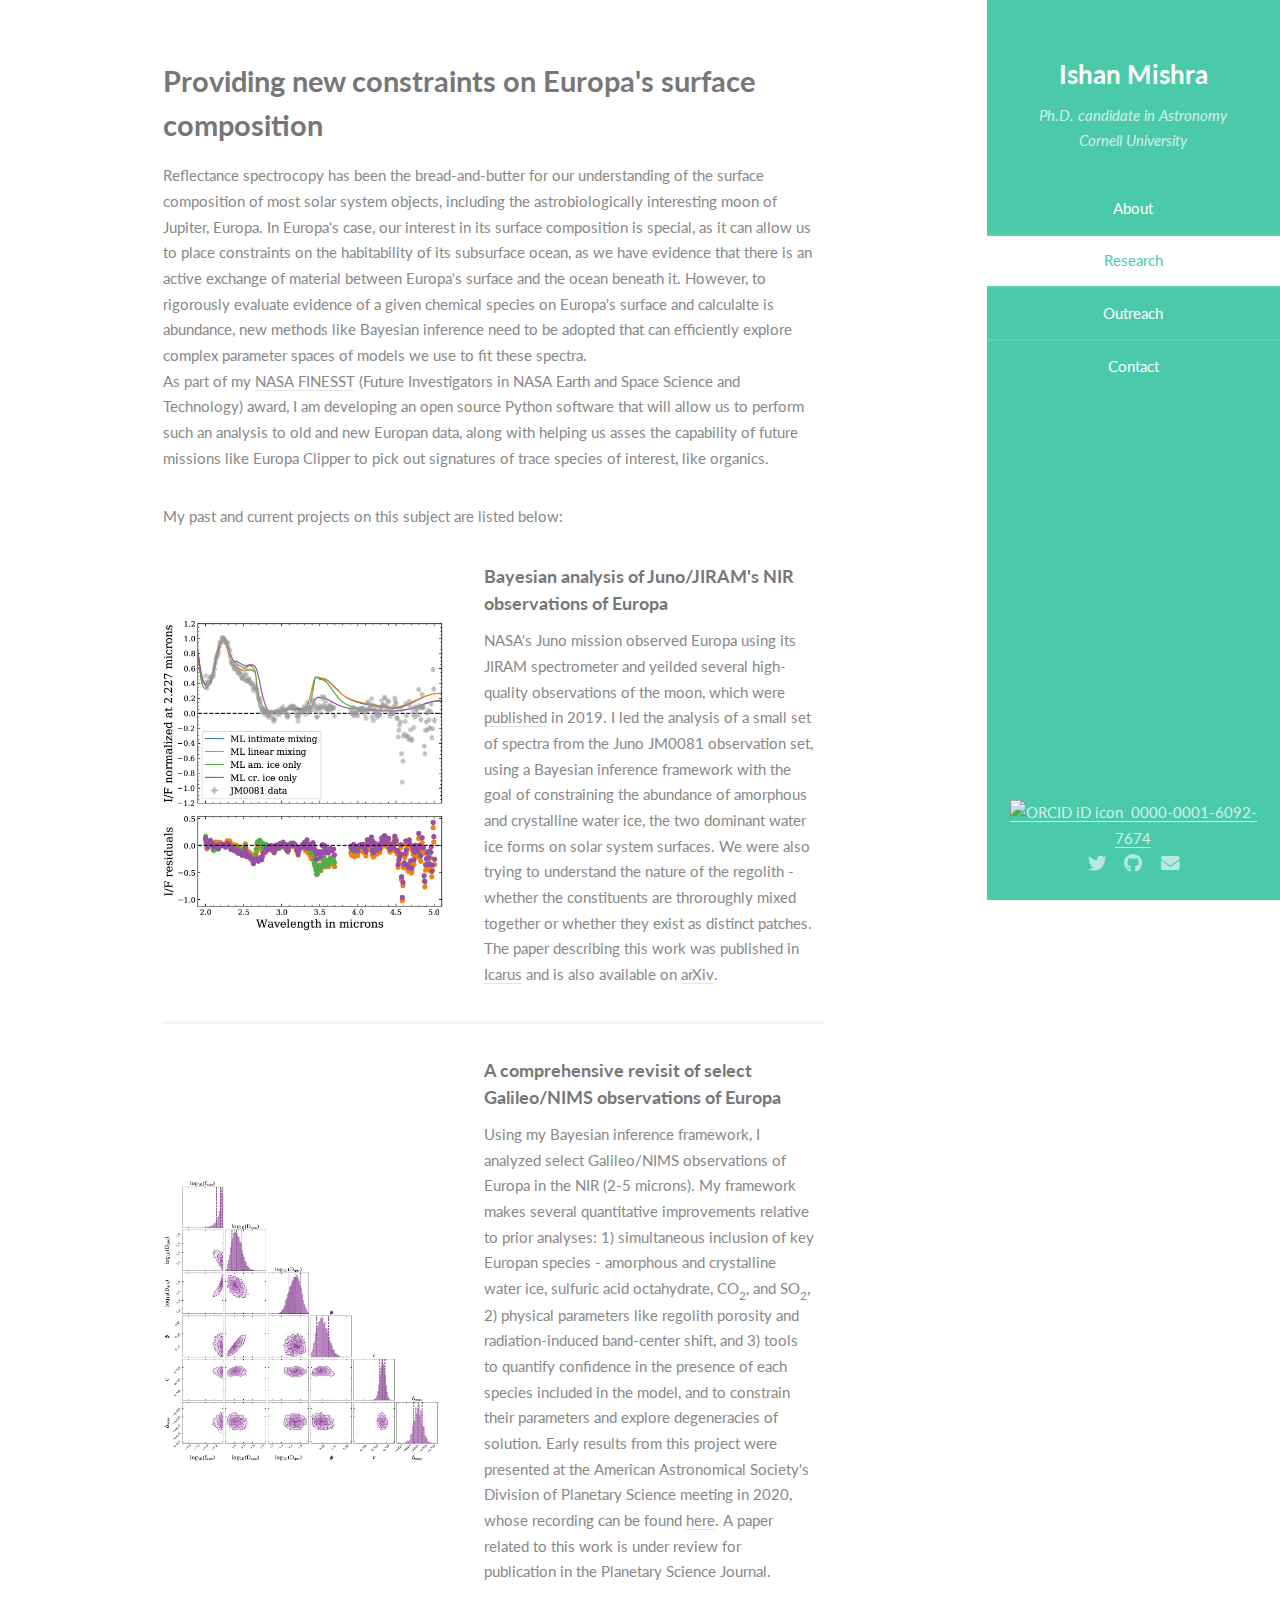
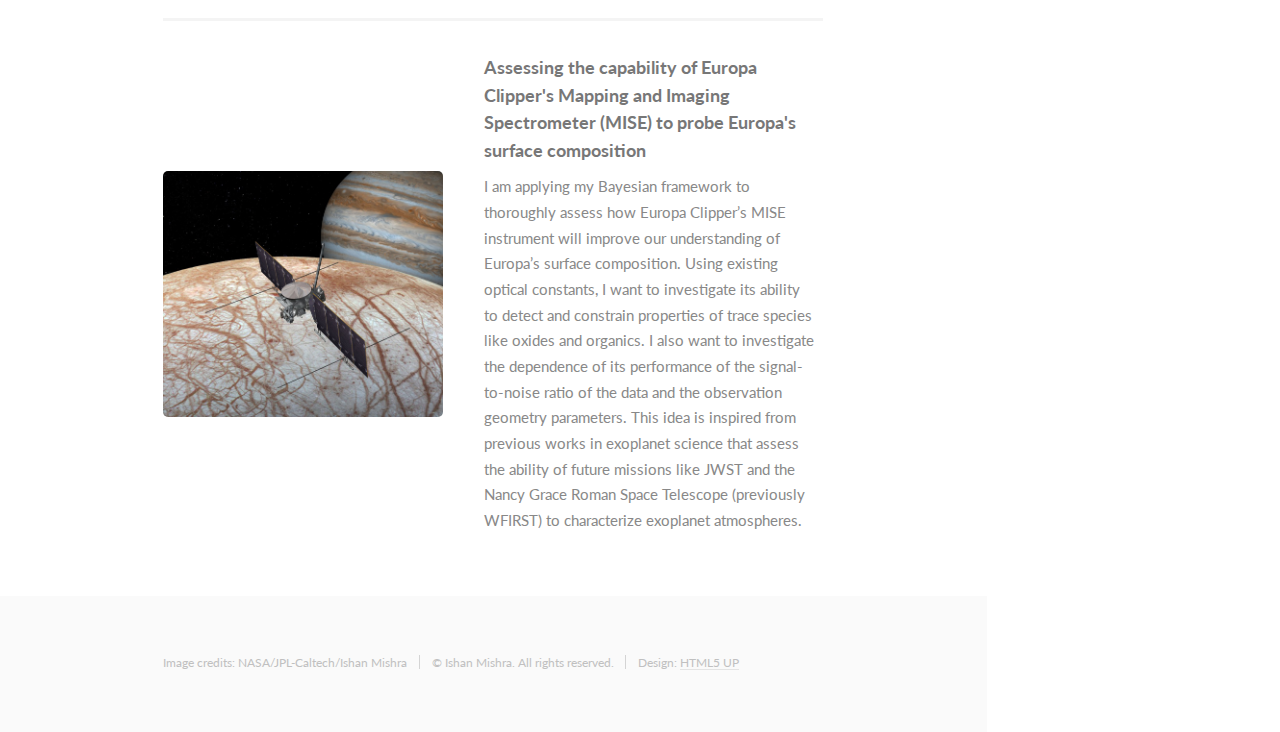
==== Europa.html @ 5d4f1618 "Initial commit" ====
<!DOCTYPE HTML>
<!--
	Read Only by HTML5 UP
	html5up.net | @ajlkn
	Free for personal and commercial use under the CCA 3.0 license (html5up.net/license)
-->
<html>
	<head>
		<title>Ishan Mishra</title>
		<meta charset="utf-8" />
		<meta name="viewport" content="width=device-width, initial-scale=1, user-scalable=no" />
		<link rel="stylesheet" href="assets/css/main.css" />
	</head>
	<body class="is-preload">

		<!-- Header -->
			<section id="header">
				<header>
					<span class="image avatar"><img src="images/potrait.jpg" style="margin:auto; width:125%; margin-left:-20px" alt="" /></span>
					<h1 id="logo"><a href="#">Ishan Mishra</a></h1>
					<p>Ph.D. candidate in Astronomy<br />
					Cornell University</p>
				</header>
				<nav id="nav">
					<ul>
						<li><a href="index.html">About</a></li>
						<li><a href="index.html" class="active">Research</a></li>
						<li><a href="index.html">Outreach</a></li>
						<li><a href="index.html">Contact</a></li>
					</ul>
				</nav>
				<footer>
					<ul class="icons">
						<div itemscope itemtype="https://schema.org/Person"><a itemprop="sameAs" content="https://orcid.org/0000-0001-6092-7674" href="https://orcid.org/0000-0001-6092-7674" target="orcid.widget" rel="me noopener noreferrer" style="vertical-align:top;"><img src="https://orcid.org/sites/default/files/images/orcid_16x16.png" style="width:1em;margin-right:.5em;" alt="ORCID iD icon">0000-0001-6092-7674</a></div>
						<li><a href="https://twitter.com/astro_ishan" class="icon brands fa-twitter"><span class="label">Twitter</span></a></li>
						<li><a href="https://github.com/ishan-mishra" class="icon brands fa-github"><span class="label">Github</span></a></li>
						<li><a href="mailto:im356@cornell.edu" class="icon solid fa-envelope"><span class="label">Email</span></a></li>
					</ul>
				</footer>
			</section>

		<!-- Wrapper -->
			<div id="wrapper">

				<!-- Main -->
					<div id="main">

						<!-- One -->
							<section id="one">
								<div class="container">
									<h2>Providing new constraints on Europa's surface composition</h2>
									<p>Reflectance spectrocopy has been the bread-and-butter for our understanding of the surface composition of most solar system objects, including the astrobiologically interesting moon of Jupiter, Europa. In Europa's case, our interest in its surface composition is special, as it can allow us to place constraints on the habitability of its subsurface ocean, as we have evidence that there is an active exchange of material between Europa's surface and the ocean beneath it.  However, to rigorously evaluate evidence of a given chemical species on Europa's surface and calculalte is abundance, new methods like Bayesian inference need to be adopted that can efficiently explore complex parameter spaces of models we use to fit these spectra. <br>
                                    As part of my <a href="https://nspires.nasaprs.com/external/viewrepositorydocument/cmdocumentid=759880/solicitationId=%7BE16CD59F-29DD-06C0-8971-CE1A9C252FD4%7D/viewSolicitationDocument=1/ROSES19%20FINESST%20Planetary%20Science%20Selections%20(6%2030%202020).pdf">NASA FINESST</a> (Future Investigators in NASA Earth and Space Science and Technology) award, I am developing an open source Python software that will allow us to perform such an analysis to old and new Europan data, along with helping us asses the capability of future missions like Europa Clipper to pick out signatures of trace species of interest, like organics. 
									</p>
									<p>My past and current projects on this subject are listed below:</p>
									<div class="features">
										<article>
											<a href="#" class="image"><img src="images/jiram.jpg" alt="" /></a>
											<div class="inner">
												<h4>Bayesian analysis of Juno/JIRAM's NIR observations of Europa</h4>
												<p>NASA's Juno mission observed Europa using its JIRAM spectrometer and yeilded several high-quality observations of the moon, which were <a href="http://www.sciencedirect.com/science/article/pii/S0019103518306948">published</a> in 2019. I led the analysis of a small set of spectra from the Juno JM0081 observation set, using a Bayesian inference framework with the goal of constraining the abundance of amorphous and crystalline water ice, the two dominant water ice forms on solar system surfaces. We were also trying to understand the nature of the regolith - whether the constituents are throroughly mixed together or whether they exist as distinct patches. The paper describing this work was published in <a href="https://www.sciencedirect.com/science/article/abs/pii/S0019103520305479?via%3Dihub">Icarus</a> and is also available on <a href='https://arxiv.org/abs/2012.05240'>arXiv</a>.    </p>
											</div>
										</article>
										<article>
											<a href="#" class="image"><img src="images/galileo.jpg" alt="" /></a>
											<div class="inner">
												<h4>A comprehensive revisit of select Galileo/NIMS observations of Europa</h4>
												<p>Using my Bayesian inference framework, I analyzed select Galileo/NIMS observations of Europa in the NIR (2-5 microns). My framework makes several quantitative improvements relative to prior analyses: 1) simultaneous inclusion of key Europan species - amorphous and crystalline water ice,
                                                sulfuric acid octahydrate, CO<sub>2</sub>, and SO<sub>2</sub>, 2) physical parameters like regolith
                                                porosity and radiation-induced band-center shift, and 3) tools to quantify confidence
                                                in the presence of each species included in the model, and to constrain their parameters and explore degeneracies of solution. Early results from this project were presented at the American Astronomical Society's Division of Planetary Science meeting in 2020, whose recording can be found <a href="https://drive.google.com/file/d/1Imw3qe62Saa7A4AqU1GMuol11UkgXP1Y/view?usp=sharing">here</a>. A paper related to this work is under review for publication in the Planetary Science Journal. </p>
											</div>
										</article>
										<article>
											<a href="#" class="image"><img src="images/clipper.jpg" alt="" /></a>
											<div class="inner">
												<h4>Assessing the capability of Europa Clipper's Mapping and Imaging Spectrometer (MISE) to probe Europa's surface composition</h4>
												<p> I am applying my Bayesian framework to thoroughly assess how Europa Clipper’s MISE instrument will improve our understanding of Europa’s surface composition. Using existing optical constants, I want to investigate its ability to detect and constrain properties of trace species like oxides and organics. I also want to investigate the dependence of its performance of the signal-to-noise ratio of the data and the observation geometry parameters. This idea is inspired from previous works in exoplanet science that assess the ability of future missions like JWST and the Nancy Grace Roman Space Telescope (previously WFIRST) to characterize exoplanet atmospheres.</p>
											</div>
										</article>
									</div>
								</div>
							</section>
					</div>

				<!-- Footer -->
					<section id="footer">
						<div class="container">
							<ul class="copyright">
								<li>Image credits: NASA/JPL-Caltech/Ishan Mishra</li><li>&copy; Ishan Mishra. All rights reserved.</li><li>Design: <a href="http://html5up.net">HTML5 UP</a></li>
							</ul>
						</div>
					</section>

			</div>

		<!-- Scripts -->
			<script src="assets/js/jquery.min.js"></script>
			<script src="assets/js/jquery.scrollex.min.js"></script>
			<script src="assets/js/jquery.scrolly.min.js"></script>
			<script src="assets/js/browser.min.js"></script>
			<script src="assets/js/breakpoints.min.js"></script>
			<script src="assets/js/util.js"></script>
			<script src="assets/js/main.js"></script>

	</body>
</html>
---- assets/css/main.css ----
@import url("fontawesome-all.min.css");
@import url("https://fonts.googleapis.com/css?family=Lato:400,400italic,700,700italic|Source+Code+Pro:400");

/*
	Read Only by HTML5 UP
	html5up.net | @ajlkn
	Free for personal and commercial use under the CCA 3.0 license (html5up.net/license)
*/

html, body, div, span, applet, object,
iframe, h1, h2, h3, h4, h5, h6, p, blockquote,
pre, a, abbr, acronym, address, big, cite,
code, del, dfn, em, img, ins, kbd, q, s, samp,
small, strike, strong, sub, sup, tt, var, b,
u, i, center, dl, dt, dd, ol, ul, li, fieldset,
form, label, legend, table, caption, tbody,
tfoot, thead, tr, th, td, article, aside,
canvas, details, embed, figure, figcaption,
footer, header, hgroup, menu, nav, output, ruby,
section, summary, time, mark, audio, video {
	margin: 0;
	padding: 0;
	border: 0;
	font-size: 100%;
	font: inherit;
	vertical-align: baseline;}

article, aside, details, figcaption, figure,
footer, header, hgroup, menu, nav, section {
	display: block;}

body {
	line-height: 1;
}

ol, ul {
	list-style: none;
}

blockquote, q {
	quotes: none;
}

	blockquote:before, blockquote:after, q:before, q:after {
		content: '';
		content: none;
	}

table {
	border-collapse: collapse;
	border-spacing: 0;
}

body {
	-webkit-text-size-adjust: none;
}

mark {
	background-color: transparent;
	color: inherit;
}

input::-moz-focus-inner {
	border: 0;
	padding: 0;
}

input, select, textarea {
	-moz-appearance: none;
	-webkit-appearance: none;
	-ms-appearance: none;
	appearance: none;
}

/* Basic */

	html {
		box-sizing: border-box;
	}

	*, *:before, *:after {
		box-sizing: inherit;
	}

	body {
		background: #fff;
	}

		body.is-preload *, body.is-preload *:before, body.is-preload *:after {
			-moz-animation: none !important;
			-webkit-animation: none !important;
			-ms-animation: none !important;
			animation: none !important;
			-moz-transition: none !important;
			-webkit-transition: none !important;
			-ms-transition: none !important;
			transition: none !important;
		}

	body, input, select, textarea {
		color: #888;
		font-family: "Lato", sans-serif;
		font-size: 16pt;
		font-weight: 400;
		line-height: 1.75em;
	}

	a {
		-moz-transition: color 0.2s ease-in-out, border-color 0.2s ease-in-out;
		-webkit-transition: color 0.2s ease-in-out, border-color 0.2s ease-in-out;
		-ms-transition: color 0.2s ease-in-out, border-color 0.2s ease-in-out;
		transition: color 0.2s ease-in-out, border-color 0.2s ease-in-out;
		border-bottom: solid 1px #e4e4e4;
		color: inherit;
		text-decoration: none;
	}

		a:hover {
			border-bottom-color: transparent;
			color: #4acaa8 !important;
		}

	strong, b {
		color: #777;
		font-weight: 700;
	}

	em, i {
		font-style: italic;
	}

	p {
		margin: 0 0 2.25em 0;
	}

	h1, h2, h3, h4, h5, h6 {
		color: #777;
		font-weight: 700;
		line-height: 1em;
		margin: 0 0 0.5625em 0;
	}

		h1 a, h2 a, h3 a, h4 a, h5 a, h6 a {
			border: 0;
			color: inherit;
			text-decoration: none;
		}

	h2 {
		font-size: 2em;
		line-height: 1.5em;
	}

	h3 {
		font-size: 1.75em;
		line-height: 1.5em;
	}

	h4 {
		font-size: 1.25em;
		line-height: 1.5em;
	}

	h5 {
		font-size: 0.9em;
		line-height: 1.5em;
	}

	h6 {
		font-size: 0.7em;
		line-height: 1.5em;
	}

	sub {
		font-size: 0.8em;
		position: relative;
		top: 0.5em;
	}

	sup {
		font-size: 0.8em;
		position: relative;
		top: -0.5em;
	}

	hr {
		border: 0;
		border-bottom: solid 2px #f4f4f4;
		margin: 2.25em 0;
	}

		hr.major {
			margin: 3.375em 0;
		}

	blockquote {
		border-left: solid 8px #e4e4e4;
		font-style: italic;
		margin: 0 0 2.25em 0;
		padding: 0.5em 0 0.5em 2em;
	}

	code {
		background: #555;
		border-radius: 5px;
		color: #fff;
		font-family: "Source Code Pro", monospace;
		font-size: 0.9em;
		margin: 0 0.25em;
		padding: 0.25em 0.65em;
	}

	pre {
		font-family: "Source Code Pro", monospace;
		font-size: 0.9em;
		margin: 0 0 2.25em 0;
	}

		pre code {
			-webkit-overflow-scrolling: touch;
			display: block;
			line-height: 1.5em;
			overflow-x: auto;
			padding: 1em 1.5em;
		}

	.align-left {
		text-align: left;
	}

	.align-center {
		text-align: center;
	}

	.align-right {
		text-align: right;
	}

/* Row */

	.row {
		display: flex;
		flex-wrap: wrap;
		box-sizing: border-box;
		align-items: stretch;
	}

		.row > * {
			box-sizing: border-box;
		}

		.row.gtr-uniform > * > :last-child {
			margin-bottom: 0;
		}

		.row.aln-left {
			justify-content: flex-start;
		}

		.row.aln-center {
			justify-content: center;
		}

		.row.aln-right {
			justify-content: flex-end;
		}

		.row.aln-top {
			align-items: flex-start;
		}

		.row.aln-middle {
			align-items: center;
		}

		.row.aln-bottom {
			align-items: flex-end;
		}

		.row > .imp {
			order: -1;
		}

		.row > .col-1 {
			width: 8.33333%;
		}

		.row > .off-1 {
			margin-left: 8.33333%;
		}

		.row > .col-2 {
			width: 16.66667%;
		}

		.row > .off-2 {
			margin-left: 16.66667%;
		}

		.row > .col-3 {
			width: 25%;
		}

		.row > .off-3 {
			margin-left: 25%;
		}

		.row > .col-4 {
			width: 33.33333%;
		}

		.row > .off-4 {
			margin-left: 33.33333%;
		}

		.row > .col-5 {
			width: 41.66667%;
		}

		.row > .off-5 {
			margin-left: 41.66667%;
		}

		.row > .col-6 {
			width: 50%;
		}

		.row > .off-6 {
			margin-left: 50%;
		}

		.row > .col-7 {
			width: 58.33333%;
		}

		.row > .off-7 {
			margin-left: 58.33333%;
		}

		.row > .col-8 {
			width: 66.66667%;
		}

		.row > .off-8 {
			margin-left: 66.66667%;
		}

		.row > .col-9 {
			width: 75%;
		}

		.row > .off-9 {
			margin-left: 75%;
		}

		.row > .col-10 {
			width: 83.33333%;
		}

		.row > .off-10 {
			margin-left: 83.33333%;
		}

		.row > .col-11 {
			width: 91.66667%;
		}

		.row > .off-11 {
			margin-left: 91.66667%;
		}

		.row > .col-12 {
			width: 100%;
		}

		.row > .off-12 {
			margin-left: 100%;
		}

		.row.gtr-0 {
			margin-top: 0;
			margin-left: 0em;
		}

			.row.gtr-0 > * {
				padding: 0 0 0 0em;
			}

			.row.gtr-0.gtr-uniform {
				margin-top: 0em;
			}

				.row.gtr-0.gtr-uniform > * {
					padding-top: 0em;
				}

		.row.gtr-25 {
			margin-top: 0;
			margin-left: -0.5em;
		}

			.row.gtr-25 > * {
				padding: 0 0 0 0.5em;
			}

			.row.gtr-25.gtr-uniform {
				margin-top: -0.5em;
			}

				.row.gtr-25.gtr-uniform > * {
					padding-top: 0.5em;
				}

		.row.gtr-50 {
			margin-top: 0;
			margin-left: -1em;
		}

			.row.gtr-50 > * {
				padding: 0 0 0 1em;
			}

			.row.gtr-50.gtr-uniform {
				margin-top: -1em;
			}

				.row.gtr-50.gtr-uniform > * {
					padding-top: 1em;
				}

		.row {
			margin-top: 0;
			margin-left: -2em;
		}

			.row > * {
				padding: 0 0 0 2em;
			}

			.row.gtr-uniform {
				margin-top: -2em;
			}

				.row.gtr-uniform > * {
					padding-top: 2em;
				}

		.row.gtr-150 {
			margin-top: 0;
			margin-left: -3em;
		}

			.row.gtr-150 > * {
				padding: 0 0 0 3em;
			}

			.row.gtr-150.gtr-uniform {
				margin-top: -3em;
			}

				.row.gtr-150.gtr-uniform > * {
					padding-top: 3em;
				}

		.row.gtr-200 {
			margin-top: 0;
			margin-left: -4em;
		}

			.row.gtr-200 > * {
				padding: 0 0 0 4em;
			}

			.row.gtr-200.gtr-uniform {
				margin-top: -4em;
			}

				.row.gtr-200.gtr-uniform > * {
					padding-top: 4em;
				}

		@media screen and (max-width: 1680px) {

			.row {
				display: flex;
				flex-wrap: wrap;
				box-sizing: border-box;
				align-items: stretch;
			}

				.row > * {
					box-sizing: border-box;
				}

				.row.gtr-uniform > * > :last-child {
					margin-bottom: 0;
				}

				.row.aln-left {
					justify-content: flex-start;
				}

				.row.aln-center {
					justify-content: center;
				}

				.row.aln-right {
					justify-content: flex-end;
				}

				.row.aln-top {
					align-items: flex-start;
				}

				.row.aln-middle {
					align-items: center;
				}

				.row.aln-bottom {
					align-items: flex-end;
				}

				.row > .imp-xlarge {
					order: -1;
				}

				.row > .col-1-xlarge {
					width: 8.33333%;
				}

				.row > .off-1-xlarge {
					margin-left: 8.33333%;
				}

				.row > .col-2-xlarge {
					width: 16.66667%;
				}

				.row > .off-2-xlarge {
					margin-left: 16.66667%;
				}

				.row > .col-3-xlarge {
					width: 25%;
				}

				.row > .off-3-xlarge {
					margin-left: 25%;
				}

				.row > .col-4-xlarge {
					width: 33.33333%;
				}

				.row > .off-4-xlarge {
					margin-left: 33.33333%;
				}

				.row > .col-5-xlarge {
					width: 41.66667%;
				}

				.row > .off-5-xlarge {
					margin-left: 41.66667%;
				}

				.row > .col-6-xlarge {
					width: 50%;
				}

				.row > .off-6-xlarge {
					margin-left: 50%;
				}

				.row > .col-7-xlarge {
					width: 58.33333%;
				}

				.row > .off-7-xlarge {
					margin-left: 58.33333%;
				}

				.row > .col-8-xlarge {
					width: 66.66667%;
				}

				.row > .off-8-xlarge {
					margin-left: 66.66667%;
				}

				.row > .col-9-xlarge {
					width: 75%;
				}

				.row > .off-9-xlarge {
					margin-left: 75%;
				}

				.row > .col-10-xlarge {
					width: 83.33333%;
				}

				.row > .off-10-xlarge {
					margin-left: 83.33333%;
				}

				.row > .col-11-xlarge {
					width: 91.66667%;
				}

				.row > .off-11-xlarge {
					margin-left: 91.66667%;
				}

				.row > .col-12-xlarge {
					width: 100%;
				}

				.row > .off-12-xlarge {
					margin-left: 100%;
				}

				.row.gtr-0 {
					margin-top: 0;
					margin-left: 0em;
				}

					.row.gtr-0 > * {
						padding: 0 0 0 0em;
					}

					.row.gtr-0.gtr-uniform {
						margin-top: 0em;
					}

						.row.gtr-0.gtr-uniform > * {
							padding-top: 0em;
						}

				.row.gtr-25 {
					margin-top: 0;
					margin-left: -0.5em;
				}

					.row.gtr-25 > * {
						padding: 0 0 0 0.5em;
					}

					.row.gtr-25.gtr-uniform {
						margin-top: -0.5em;
					}

						.row.gtr-25.gtr-uniform > * {
							padding-top: 0.5em;
						}

				.row.gtr-50 {
					margin-top: 0;
					margin-left: -1em;
				}

					.row.gtr-50 > * {
						padding: 0 0 0 1em;
					}

					.row.gtr-50.gtr-uniform {
						margin-top: -1em;
					}

						.row.gtr-50.gtr-uniform > * {
							padding-top: 1em;
						}

				.row {
					margin-top: 0;
					margin-left: -2em;
				}

					.row > * {
						padding: 0 0 0 2em;
					}

					.row.gtr-uniform {
						margin-top: -2em;
					}

						.row.gtr-uniform > * {
							padding-top: 2em;
						}

				.row.gtr-150 {
					margin-top: 0;
					margin-left: -3em;
				}

					.row.gtr-150 > * {
						padding: 0 0 0 3em;
					}

					.row.gtr-150.gtr-uniform {
						margin-top: -3em;
					}

						.row.gtr-150.gtr-uniform > * {
							padding-top: 3em;
						}

				.row.gtr-200 {
					margin-top: 0;
					margin-left: -4em;
				}

					.row.gtr-200 > * {
						padding: 0 0 0 4em;
					}

					.row.gtr-200.gtr-uniform {
						margin-top: -4em;
					}

						.row.gtr-200.gtr-uniform > * {
							padding-top: 4em;
						}

		}

		@media screen and (max-width: 1280px) {

			.row {
				display: flex;
				flex-wrap: wrap;
				box-sizing: border-box;
				align-items: stretch;
			}

				.row > * {
					box-sizing: border-box;
				}

				.row.gtr-uniform > * > :last-child {
					margin-bottom: 0;
				}

				.row.aln-left {
					justify-content: flex-start;
				}

				.row.aln-center {
					justify-content: center;
				}

				.row.aln-right {
					justify-content: flex-end;
				}

				.row.aln-top {
					align-items: flex-start;
				}

				.row.aln-middle {
					align-items: center;
				}

				.row.aln-bottom {
					align-items: flex-end;
				}

				.row > .imp-large {
					order: -1;
				}

				.row > .col-1-large {
					width: 8.33333%;
				}

				.row > .off-1-large {
					margin-left: 8.33333%;
				}

				.row > .col-2-large {
					width: 16.66667%;
				}

				.row > .off-2-large {
					margin-left: 16.66667%;
				}

				.row > .col-3-large {
					width: 25%;
				}

				.row > .off-3-large {
					margin-left: 25%;
				}

				.row > .col-4-large {
					width: 33.33333%;
				}

				.row > .off-4-large {
					margin-left: 33.33333%;
				}

				.row > .col-5-large {
					width: 41.66667%;
				}

				.row > .off-5-large {
					margin-left: 41.66667%;
				}

				.row > .col-6-large {
					width: 50%;
				}

				.row > .off-6-large {
					margin-left: 50%;
				}

				.row > .col-7-large {
					width: 58.33333%;
				}

				.row > .off-7-large {
					margin-left: 58.33333%;
				}

				.row > .col-8-large {
					width: 66.66667%;
				}

				.row > .off-8-large {
					margin-left: 66.66667%;
				}

				.row > .col-9-large {
					width: 75%;
				}

				.row > .off-9-large {
					margin-left: 75%;
				}

				.row > .col-10-large {
					width: 83.33333%;
				}

				.row > .off-10-large {
					margin-left: 83.33333%;
				}

				.row > .col-11-large {
					width: 91.66667%;
				}

				.row > .off-11-large {
					margin-left: 91.66667%;
				}

				.row > .col-12-large {
					width: 100%;
				}

				.row > .off-12-large {
					margin-left: 100%;
				}

				.row.gtr-0 {
					margin-top: 0;
					margin-left: 0em;
				}

					.row.gtr-0 > * {
						padding: 0 0 0 0em;
					}

					.row.gtr-0.gtr-uniform {
						margin-top: 0em;
					}

						.row.gtr-0.gtr-uniform > * {
							padding-top: 0em;
						}

				.row.gtr-25 {
					margin-top: 0;
					margin-left: -0.375em;
				}

					.row.gtr-25 > * {
						padding: 0 0 0 0.375em;
					}

					.row.gtr-25.gtr-uniform {
						margin-top: -0.375em;
					}

						.row.gtr-25.gtr-uniform > * {
							padding-top: 0.375em;
						}

				.row.gtr-50 {
					margin-top: 0;
					margin-left: -0.75em;
				}

					.row.gtr-50 > * {
						padding: 0 0 0 0.75em;
					}

					.row.gtr-50.gtr-uniform {
						margin-top: -0.75em;
					}

						.row.gtr-50.gtr-uniform > * {
							padding-top: 0.75em;
						}

				.row {
					margin-top: 0;
					margin-left: -1.5em;
				}

					.row > * {
						padding: 0 0 0 1.5em;
					}

					.row.gtr-uniform {
						margin-top: -1.5em;
					}

						.row.gtr-uniform > * {
							padding-top: 1.5em;
						}

				.row.gtr-150 {
					margin-top: 0;
					margin-left: -2.25em;
				}

					.row.gtr-150 > * {
						padding: 0 0 0 2.25em;
					}

					.row.gtr-150.gtr-uniform {
						margin-top: -2.25em;
					}

						.row.gtr-150.gtr-uniform > * {
							padding-top: 2.25em;
						}

				.row.gtr-200 {
					margin-top: 0;
					margin-left: -3em;
				}

					.row.gtr-200 > * {
						padding: 0 0 0 3em;
					}

					.row.gtr-200.gtr-uniform {
						margin-top: -3em;
					}

						.row.gtr-200.gtr-uniform > * {
							padding-top: 3em;
						}

		}

		@media screen and (max-width: 1024px) {

			.row {
				display: flex;
				flex-wrap: wrap;
				box-sizing: border-box;
				align-items: stretch;
			}

				.row > * {
					box-sizing: border-box;
				}

				.row.gtr-uniform > * > :last-child {
					margin-bottom: 0;
				}

				.row.aln-left {
					justify-content: flex-start;
				}

				.row.aln-center {
					justify-content: center;
				}

				.row.aln-right {
					justify-content: flex-end;
				}

				.row.aln-top {
					align-items: flex-start;
				}

				.row.aln-middle {
					align-items: center;
				}

				.row.aln-bottom {
					align-items: flex-end;
				}

				.row > .imp-medium {
					order: -1;
				}

				.row > .col-1-medium {
					width: 8.33333%;
				}

				.row > .off-1-medium {
					margin-left: 8.33333%;
				}

				.row > .col-2-medium {
					width: 16.66667%;
				}

				.row > .off-2-medium {
					margin-left: 16.66667%;
				}

				.row > .col-3-medium {
					width: 25%;
				}

				.row > .off-3-medium {
					margin-left: 25%;
				}

				.row > .col-4-medium {
					width: 33.33333%;
				}

				.row > .off-4-medium {
					margin-left: 33.33333%;
				}

				.row > .col-5-medium {
					width: 41.66667%;
				}

				.row > .off-5-medium {
					margin-left: 41.66667%;
				}

				.row > .col-6-medium {
					width: 50%;
				}

				.row > .off-6-medium {
					margin-left: 50%;
				}

				.row > .col-7-medium {
					width: 58.33333%;
				}

				.row > .off-7-medium {
					margin-left: 58.33333%;
				}

				.row > .col-8-medium {
					width: 66.66667%;
				}

				.row > .off-8-medium {
					margin-left: 66.66667%;
				}

				.row > .col-9-medium {
					width: 75%;
				}

				.row > .off-9-medium {
					margin-left: 75%;
				}

				.row > .col-10-medium {
					width: 83.33333%;
				}

				.row > .off-10-medium {
					margin-left: 83.33333%;
				}

				.row > .col-11-medium {
					width: 91.66667%;
				}

				.row > .off-11-medium {
					margin-left: 91.66667%;
				}

				.row > .col-12-medium {
					width: 100%;
				}

				.row > .off-12-medium {
					margin-left: 100%;
				}

				.row.gtr-0 {
					margin-top: 0;
					margin-left: 0em;
				}

					.row.gtr-0 > * {
						padding: 0 0 0 0em;
					}

					.row.gtr-0.gtr-uniform {
						margin-top: 0em;
					}

						.row.gtr-0.gtr-uniform > * {
							padding-top: 0em;
						}

				.row.gtr-25 {
					margin-top: 0;
					margin-left: -0.375em;
				}

					.row.gtr-25 > * {
						padding: 0 0 0 0.375em;
					}

					.row.gtr-25.gtr-uniform {
						margin-top: -0.375em;
					}

						.row.gtr-25.gtr-uniform > * {
							padding-top: 0.375em;
						}

				.row.gtr-50 {
					margin-top: 0;
					margin-left: -0.75em;
				}

					.row.gtr-50 > * {
						padding: 0 0 0 0.75em;
					}

					.row.gtr-50.gtr-uniform {
						margin-top: -0.75em;
					}

						.row.gtr-50.gtr-uniform > * {
							padding-top: 0.75em;
						}

				.row {
					margin-top: 0;
					margin-left: -1.5em;
				}

					.row > * {
						padding: 0 0 0 1.5em;
					}

					.row.gtr-uniform {
						margin-top: -1.5em;
					}

						.row.gtr-uniform > * {
							padding-top: 1.5em;
						}

				.row.gtr-150 {
					margin-top: 0;
					margin-left: -2.25em;
				}

					.row.gtr-150 > * {
						padding: 0 0 0 2.25em;
					}

					.row.gtr-150.gtr-uniform {
						margin-top: -2.25em;
					}

						.row.gtr-150.gtr-uniform > * {
							padding-top: 2.25em;
						}

				.row.gtr-200 {
					margin-top: 0;
					margin-left: -3em;
				}

					.row.gtr-200 > * {
						padding: 0 0 0 3em;
					}

					.row.gtr-200.gtr-uniform {
						margin-top: -3em;
					}

						.row.gtr-200.gtr-uniform > * {
							padding-top: 3em;
						}

		}

		@media screen and (max-width: 736px) {

			.row {
				display: flex;
				flex-wrap: wrap;
				box-sizing: border-box;
				align-items: stretch;
			}

				.row > * {
					box-sizing: border-box;
				}

				.row.gtr-uniform > * > :last-child {
					margin-bottom: 0;
				}

				.row.aln-left {
					justify-content: flex-start;
				}

				.row.aln-center {
					justify-content: center;
				}

				.row.aln-right {
					justify-content: flex-end;
				}

				.row.aln-top {
					align-items: flex-start;
				}

				.row.aln-middle {
					align-items: center;
				}

				.row.aln-bottom {
					align-items: flex-end;
				}

				.row > .imp-small {
					order: -1;
				}

				.row > .col-1-small {
					width: 8.33333%;
				}

				.row > .off-1-small {
					margin-left: 8.33333%;
				}

				.row > .col-2-small {
					width: 16.66667%;
				}

				.row > .off-2-small {
					margin-left: 16.66667%;
				}

				.row > .col-3-small {
					width: 25%;
				}

				.row > .off-3-small {
					margin-left: 25%;
				}

				.row > .col-4-small {
					width: 33.33333%;
				}

				.row > .off-4-small {
					margin-left: 33.33333%;
				}

				.row > .col-5-small {
					width: 41.66667%;
				}

				.row > .off-5-small {
					margin-left: 41.66667%;
				}

				.row > .col-6-small {
					width: 50%;
				}

				.row > .off-6-small {
					margin-left: 50%;
				}

				.row > .col-7-small {
					width: 58.33333%;
				}

				.row > .off-7-small {
					margin-left: 58.33333%;
				}

				.row > .col-8-small {
					width: 66.66667%;
				}

				.row > .off-8-small {
					margin-left: 66.66667%;
				}

				.row > .col-9-small {
					width: 75%;
				}

				.row > .off-9-small {
					margin-left: 75%;
				}

				.row > .col-10-small {
					width: 83.33333%;
				}

				.row > .off-10-small {
					margin-left: 83.33333%;
				}

				.row > .col-11-small {
					width: 91.66667%;
				}

				.row > .off-11-small {
					margin-left: 91.66667%;
				}

				.row > .col-12-small {
					width: 100%;
				}

				.row > .off-12-small {
					margin-left: 100%;
				}

				.row.gtr-0 {
					margin-top: 0;
					margin-left: 0em;
				}

					.row.gtr-0 > * {
						padding: 0 0 0 0em;
					}

					.row.gtr-0.gtr-uniform {
						margin-top: 0em;
					}

						.row.gtr-0.gtr-uniform > * {
							padding-top: 0em;
						}

				.row.gtr-25 {
					margin-top: 0;
					margin-left: -0.3125em;
				}

					.row.gtr-25 > * {
						padding: 0 0 0 0.3125em;
					}

					.row.gtr-25.gtr-uniform {
						margin-top: -0.3125em;
					}

						.row.gtr-25.gtr-uniform > * {
							padding-top: 0.3125em;
						}

				.row.gtr-50 {
					margin-top: 0;
					margin-left: -0.625em;
				}

					.row.gtr-50 > * {
						padding: 0 0 0 0.625em;
					}

					.row.gtr-50.gtr-uniform {
						margin-top: -0.625em;
					}

						.row.gtr-50.gtr-uniform > * {
							padding-top: 0.625em;
						}

				.row {
					margin-top: 0;
					margin-left: -1.25em;
				}

					.row > * {
						padding: 0 0 0 1.25em;
					}

					.row.gtr-uniform {
						margin-top: -1.25em;
					}

						.row.gtr-uniform > * {
							padding-top: 1.25em;
						}

				.row.gtr-150 {
					margin-top: 0;
					margin-left: -1.875em;
				}

					.row.gtr-150 > * {
						padding: 0 0 0 1.875em;
					}

					.row.gtr-150.gtr-uniform {
						margin-top: -1.875em;
					}

						.row.gtr-150.gtr-uniform > * {
							padding-top: 1.875em;
						}

				.row.gtr-200 {
					margin-top: 0;
					margin-left: -2.5em;
				}

					.row.gtr-200 > * {
						padding: 0 0 0 2.5em;
					}

					.row.gtr-200.gtr-uniform {
						margin-top: -2.5em;
					}

						.row.gtr-200.gtr-uniform > * {
							padding-top: 2.5em;
						}

		}

		@media screen and (max-width: 480px) {

			.row {
				display: flex;
				flex-wrap: wrap;
				box-sizing: border-box;
				align-items: stretch;
			}

				.row > * {
					box-sizing: border-box;
				}

				.row.gtr-uniform > * > :last-child {
					margin-bottom: 0;
				}

				.row.aln-left {
					justify-content: flex-start;
				}

				.row.aln-center {
					justify-content: center;
				}

				.row.aln-right {
					justify-content: flex-end;
				}

				.row.aln-top {
					align-items: flex-start;
				}

				.row.aln-middle {
					align-items: center;
				}

				.row.aln-bottom {
					align-items: flex-end;
				}

				.row > .imp-xsmall {
					order: -1;
				}

				.row > .col-1-xsmall {
					width: 8.33333%;
				}

				.row > .off-1-xsmall {
					margin-left: 8.33333%;
				}

				.row > .col-2-xsmall {
					width: 16.66667%;
				}

				.row > .off-2-xsmall {
					margin-left: 16.66667%;
				}

				.row > .col-3-xsmall {
					width: 25%;
				}

				.row > .off-3-xsmall {
					margin-left: 25%;
				}

				.row > .col-4-xsmall {
					width: 33.33333%;
				}

				.row > .off-4-xsmall {
					margin-left: 33.33333%;
				}

				.row > .col-5-xsmall {
					width: 41.66667%;
				}

				.row > .off-5-xsmall {
					margin-left: 41.66667%;
				}

				.row > .col-6-xsmall {
					width: 50%;
				}

				.row > .off-6-xsmall {
					margin-left: 50%;
				}

				.row > .col-7-xsmall {
					width: 58.33333%;
				}

				.row > .off-7-xsmall {
					margin-left: 58.33333%;
				}

				.row > .col-8-xsmall {
					width: 66.66667%;
				}

				.row > .off-8-xsmall {
					margin-left: 66.66667%;
				}

				.row > .col-9-xsmall {
					width: 75%;
				}

				.row > .off-9-xsmall {
					margin-left: 75%;
				}

				.row > .col-10-xsmall {
					width: 83.33333%;
				}

				.row > .off-10-xsmall {
					margin-left: 83.33333%;
				}

				.row > .col-11-xsmall {
					width: 91.66667%;
				}

				.row > .off-11-xsmall {
					margin-left: 91.66667%;
				}

				.row > .col-12-xsmall {
					width: 100%;
				}

				.row > .off-12-xsmall {
					margin-left: 100%;
				}

				.row.gtr-0 {
					margin-top: 0;
					margin-left: 0em;
				}

					.row.gtr-0 > * {
						padding: 0 0 0 0em;
					}

					.row.gtr-0.gtr-uniform {
						margin-top: 0em;
					}

						.row.gtr-0.gtr-uniform > * {
							padding-top: 0em;
						}

				.row.gtr-25 {
					margin-top: 0;
					margin-left: -0.3125em;
				}

					.row.gtr-25 > * {
						padding: 0 0 0 0.3125em;
					}

					.row.gtr-25.gtr-uniform {
						margin-top: -0.3125em;
					}

						.row.gtr-25.gtr-uniform > * {
							padding-top: 0.3125em;
						}

				.row.gtr-50 {
					margin-top: 0;
					margin-left: -0.625em;
				}

					.row.gtr-50 > * {
						padding: 0 0 0 0.625em;
					}

					.row.gtr-50.gtr-uniform {
						margin-top: -0.625em;
					}

						.row.gtr-50.gtr-uniform > * {
							padding-top: 0.625em;
						}

				.row {
					margin-top: 0;
					margin-left: -1.25em;
				}

					.row > * {
						padding: 0 0 0 1.25em;
					}

					.row.gtr-uniform {
						margin-top: -1.25em;
					}

						.row.gtr-uniform > * {
							padding-top: 1.25em;
						}

				.row.gtr-150 {
					margin-top: 0;
					margin-left: -1.875em;
				}

					.row.gtr-150 > * {
						padding: 0 0 0 1.875em;
					}

					.row.gtr-150.gtr-uniform {
						margin-top: -1.875em;
					}

						.row.gtr-150.gtr-uniform > * {
							padding-top: 1.875em;
						}

				.row.gtr-200 {
					margin-top: 0;
					margin-left: -2.5em;
				}

					.row.gtr-200 > * {
						padding: 0 0 0 2.5em;
					}

					.row.gtr-200.gtr-uniform {
						margin-top: -2.5em;
					}

						.row.gtr-200.gtr-uniform > * {
							padding-top: 2.5em;
						}

		}

/* Container */

	.container {
		margin: 0 auto;
		max-width: calc(100% - 4.5em);
		width: 45em;
	}

		.container.xsmall {
			width: 11.25em;
		}

		.container.small {
			width: 22.5em;
		}

		.container.medium {
			width: 33.75em;
		}

		.container.large {
			width: 56.25em;
		}

		.container.xlarge {
			width: 67.5em;
		}

		.container.max {
			width: 100%;
		}

		@media screen and (max-width: 1024px) {

			.container {
				width: 100% !important;
			}

		}

		@media screen and (max-width: 480px) {

			.container {
				max-width: calc(100% - 3.375em);
			}

		}

/* Section/Article */

	section.special, article.special {
		text-align: center;
	}

	header p {
		color: #aaa;
		position: relative;
		margin: 0 0 1.6875em 0;
	}

	header h2 + p {
		font-size: 1.25em;
		margin-top: -0.5em;
		line-height: 1.5em;
	}

	header h3 + p {
		font-size: 1.1em;
		margin-top: -0.35em;
		line-height: 1.5em;
	}

	header h4 + p,
	header h5 + p,
	header h6 + p {
		font-size: 0.9em;
		margin-top: -0.25em;
		line-height: 1.5em;
	}

	header.major h2 {
		color: #4acaa8;
		font-size: 3.5em;
	}

		header.major h2 + p {
			color: #777;
			font-size: 1.75em;
			font-weight: 700;
			margin-top: -0.75em;
		}

/* Form */

	form {
		margin: 0 0 2.25em 0;
	}

	label {
		color: #777;
		display: block;
		font-size: 0.9em;
		font-weight: 700;
		margin: 0 0 1.125em 0;
	}

	input::-moz-focus-inner {
		border: 0;
		padding: 0;
	}

	input[type="text"],
	input[type="password"],
	input[type="email"],
	select,
	textarea {
		-moz-appearance: none;
		-webkit-appearance: none;
		-ms-appearance: none;
		appearance: none;
		border-radius: 5px;
		border: none;
		border: solid 2px #e4e4e4;
		color: inherit;
		display: block;
		outline: 0;
		padding: 0 1em;
		text-decoration: none;
		width: 100%;
	}

		input[type="text"]:invalid,
		input[type="password"]:invalid,
		input[type="email"]:invalid,
		select:invalid,
		textarea:invalid {
			box-shadow: none;
		}

		input[type="text"]:focus,
		input[type="password"]:focus,
		input[type="email"]:focus,
		select:focus,
		textarea:focus {
			border-color: #4acaa8;
		}

	select {
		background-image: url("data:image/svg+xml;charset=utf8,%3Csvg xmlns='http://www.w3.org/2000/svg' width='40' height='40' preserveAspectRatio='none' viewBox='0 0 40 40'%3E%3Cpath d='M9.4,12.3l10.4,10.4l10.4-10.4c0.2-0.2,0.5-0.4,0.9-0.4c0.3,0,0.6,0.1,0.9,0.4l3.3,3.3c0.2,0.2,0.4,0.5,0.4,0.9 c0,0.4-0.1,0.6-0.4,0.9L20.7,31.9c-0.2,0.2-0.5,0.4-0.9,0.4c-0.3,0-0.6-0.1-0.9-0.4L4.3,17.3c-0.2-0.2-0.4-0.5-0.4-0.9 c0-0.4,0.1-0.6,0.4-0.9l3.3-3.3c0.2-0.2,0.5-0.4,0.9-0.4S9.1,12.1,9.4,12.3z' fill='%23e4e4e4' /%3E%3C/svg%3E");
		background-size: 1.25em;
		background-repeat: no-repeat;
		background-position: calc(100% - 1em) center;
		height: 2.75em;
		padding-right: 2.75em;
		text-overflow: ellipsis;
	}

		select option {
			color: #777;
			background: #fff;
		}

		select:focus::-ms-value {
			background-color: transparent;
		}

		select::-ms-expand {
			display: none;
		}

	input[type="text"],
	input[type="password"],
	input[type="email"],
	select {
		height: 2.75em;
	}

	textarea {
		padding: 0.75em 1em;
	}

	input[type="checkbox"],
	input[type="radio"] {
		-moz-appearance: none;
		-webkit-appearance: none;
		-ms-appearance: none;
		appearance: none;
		display: block;
		float: left;
		margin-right: -2em;
		opacity: 0;
		width: 1em;
		z-index: -1;
	}

		input[type="checkbox"] + label,
		input[type="radio"] + label {
			text-decoration: none;
			color: #888;
			cursor: pointer;
			display: inline-block;
			font-size: 1em;
			font-weight: 400;
			padding-left: 2.4em;
			padding-right: 0.75em;
			position: relative;
		}

			input[type="checkbox"] + label:before,
			input[type="radio"] + label:before {
				-moz-osx-font-smoothing: grayscale;
				-webkit-font-smoothing: antialiased;
				display: inline-block;
				font-style: normal;
				font-variant: normal;
				text-rendering: auto;
				line-height: 1;
				text-transform: none !important;
				font-family: 'Font Awesome 5 Free';
				font-weight: 900;
			}

			input[type="checkbox"] + label:before,
			input[type="radio"] + label:before {
				background: #fafafa;
				border-radius: 5px;
				border: solid 2px #e4e4e4;
				content: '';
				display: inline-block;
				font-size: 0.8em;
				height: 2.0625em;
				left: 0;
				line-height: 2.0625em;
				position: absolute;
				text-align: center;
				top: 0;
				width: 2.0625em;
			}

		input[type="checkbox"]:checked + label:before,
		input[type="radio"]:checked + label:before {
			background: #989898;
			border-color: #989898;
			color: #ffffff;
			content: '\f00c';
		}

		input[type="checkbox"]:focus + label:before,
		input[type="radio"]:focus + label:before {
			border-color: #4acaa8;
		}

	input[type="checkbox"] + label:before {
		border-radius: 5px;
	}

	input[type="radio"] + label:before {
		border-radius: 100%;
	}

	::-webkit-input-placeholder {
		color: #aaa !important;
		font-style: italic;
		opacity: 1.0;
	}

	:-moz-placeholder {
		color: #aaa !important;
		font-style: italic;
		opacity: 1.0;
	}

	::-moz-placeholder {
		color: #aaa !important;
		font-style: italic;
		opacity: 1.0;
	}

	:-ms-input-placeholder {
		color: #aaa !important;
		font-style: italic;
		opacity: 1.0;
	}

/* Box */

	.box {
		border-radius: 5px;
		border: solid 2px #e4e4e4;
		margin-bottom: 2.25em;
		padding: 1.5em;
	}

		.box > :last-child,
		.box > :last-child > :last-child,
		.box > :last-child > :last-child > :last-child {
			margin-bottom: 0;
		}

		.box.alt {
			border: 0;
			border-radius: 0;
			padding: 0;
		}

/* Icon */

	.icon {
		text-decoration: none;
		border-bottom: none;
		position: relative;
	}

		.icon:before {
			-moz-osx-font-smoothing: grayscale;
			-webkit-font-smoothing: antialiased;
			display: inline-block;
			font-style: normal;
			font-variant: normal;
			text-rendering: auto;
			line-height: 1;
			text-transform: none !important;
			font-family: 'Font Awesome 5 Free';
			font-weight: 400;
		}

		.icon > .label {
			display: none;
		}

		.icon:before {
			line-height: inherit;
		}

		.icon.solid:before {
			font-weight: 900;
		}

		.icon.brands:before {
			font-family: 'Font Awesome 5 Brands';
		}

/* Image */

	.image {
		border-radius: 5px;
		border: 0;
		display: inline-block;
		position: relative;
	}

		.image[data-position] img {
			-moz-object-fit: cover;
			-webkit-object-fit: cover;
			-ms-object-fit: cover;
			object-fit: cover;
			display: block;
			position: absolute;
			top: 0;
			left: 0;
			width: 100%;
			height: 100%;
		}

		.image[data-position="top left"] img {
			-moz-object-position: top left;
			-webkit-object-position: top left;
			-ms-object-position: top left;
			object-position: top left;
		}

		.image[data-position="top"] img {
			-moz-object-position: top;
			-webkit-object-position: top;
			-ms-object-position: top;
			object-position: top;
		}

		.image[data-position="top right"] img {
			-moz-object-position: top right;
			-webkit-object-position: top right;
			-ms-object-position: top right;
			object-position: top right;
		}

		.image[data-position="right"] img {
			-moz-object-position: right;
			-webkit-object-position: right;
			-ms-object-position: right;
			object-position: right;
		}

		.image[data-position="bottom right"] img {
			-moz-object-position: bottom right;
			-webkit-object-position: bottom right;
			-ms-object-position: bottom right;
			object-position: bottom right;
		}

		.image[data-position="bottom"] img {
			-moz-object-position: bottom;
			-webkit-object-position: bottom;
			-ms-object-position: bottom;
			object-position: bottom;
		}

		.image[data-position="bottom left"] img {
			-moz-object-position: bottom left;
			-webkit-object-position: bottom left;
			-ms-object-position: bottom left;
			object-position: bottom left;
		}

		.image[data-position="left"] img {
			-moz-object-position: left;
			-webkit-object-position: left;
			-ms-object-position: left;
			object-position: left;
		}

		.image[data-position="center"] img {
			-moz-object-position: center;
			-webkit-object-position: center;
			-ms-object-position: center;
			object-position: center;
		}

		.image[data-position="25% 25%"] img {
			-moz-object-position: 25% 25%;
			-webkit-object-position: 25% 25%;
			-ms-object-position: 25% 25%;
			object-position: 25% 25%;
		}

		.image[data-position="75% 25%"] img {
			-moz-object-position: 75% 25%;
			-webkit-object-position: 75% 25%;
			-ms-object-position: 75% 25%;
			object-position: 75% 25%;
		}

		.image[data-position="75% 75%"] img {
			-moz-object-position: 75% 75%;
			-webkit-object-position: 75% 75%;
			-ms-object-position: 75% 75%;
			object-position: 75% 75%;
		}

		.image[data-position="25% 75%"] img {
			-moz-object-position: 25% 75%;
			-webkit-object-position: 25% 75%;
			-ms-object-position: 25% 75%;
			object-position: 25% 75%;
		}

		.image img {
			border-radius: 5px;
			display: block;
		}

		.image.left {
			float: left;
			margin: 0 2.5em 2em 0;
			top: 0.25em;
		}

		.image.right {
			float: right;
			margin: 0 0 2em 2.5em;
			top: 0.25em;
		}

		.image.fit {
			display: block;
			margin: 0 0 2.25em 0;
			width: 100%;
		}

			.image.fit img {
				display: block;
				width: 100%;
			}

		.image.avatar {
			border-radius: 100%;
			/*overflow: hidden;*/
		}

			.image.avatar img {
				border-radius: 100%;
				display: block;
				width: 100%;
			}

		.image.main {
			display: block;
			height: 20em;
			border-radius: 0;
		}

			.image.main img {
				border-radius: 0;
			}

/* List */

	ol {
		list-style: decimal;
		margin: 0 0 2.25em 0;
		padding-left: 1.25em;
	}

		ol li {
			padding-left: 0.25em;
		}

	ul {
		list-style: disc;
		margin: 0 0 2.25em 0;
		padding-left: 1em;
	}

		ul li {
			padding-left: 0.5em;
		}

		ul.alt {
			list-style: none;
			padding-left: 0;
		}

			ul.alt li {
				border-top: solid 2px #f4f4f4;
				padding: 0.5em 0;
			}

				ul.alt li:first-child {
					border-top: 0;
					padding-top: 0;
				}

	dl {
		margin: 0 0 2.25em 0;
	}

/* Actions */

	ul.actions {
		display: -moz-flex;
		display: -webkit-flex;
		display: -ms-flex;
		display: flex;
		cursor: default;
		list-style: none;
		margin-left: -1.125em;
		padding-left: 0;
	}

		ul.actions li {
			padding: 0 0 0 1.125em;
			vertical-align: middle;
		}

		ul.actions.special {
			-moz-justify-content: center;
			-webkit-justify-content: center;
			-ms-justify-content: center;
			justify-content: center;
			width: 100%;
			margin-left: 0;
		}

			ul.actions.special li:first-child {
				padding-left: 0;
			}

		ul.actions.stacked {
			-moz-flex-direction: column;
			-webkit-flex-direction: column;
			-ms-flex-direction: column;
			flex-direction: column;
			margin-left: 0;
		}

			ul.actions.stacked li {
				padding: 1.125em 0 0 0;
			}

				ul.actions.stacked li:first-child {
					padding-top: 0;
				}

		ul.actions.fit {
			width: calc(100% + 1.125em);
		}

			ul.actions.fit li {
				-moz-flex-grow: 1;
				-webkit-flex-grow: 1;
				-ms-flex-grow: 1;
				flex-grow: 1;
				-moz-flex-shrink: 1;
				-webkit-flex-shrink: 1;
				-ms-flex-shrink: 1;
				flex-shrink: 1;
				width: 100%;
			}

				ul.actions.fit li > * {
					width: 100%;
				}

			ul.actions.fit.stacked {
				width: 100%;
			}

		@media screen and (max-width: 480px) {

			ul.actions:not(.fixed) {
				-moz-flex-direction: column;
				-webkit-flex-direction: column;
				-ms-flex-direction: column;
				flex-direction: column;
				margin-left: 0;
				width: 100% !important;
			}

				ul.actions:not(.fixed) li {
					-moz-flex-grow: 1;
					-webkit-flex-grow: 1;
					-ms-flex-grow: 1;
					flex-grow: 1;
					-moz-flex-shrink: 1;
					-webkit-flex-shrink: 1;
					-ms-flex-shrink: 1;
					flex-shrink: 1;
					padding: 1.125em 0 0 0;
					text-align: center;
					width: 100%;
				}

					ul.actions:not(.fixed) li > * {
						width: 100%;
					}

					ul.actions:not(.fixed) li:first-child {
						padding-top: 0;
					}

					ul.actions:not(.fixed) li input[type="submit"],
					ul.actions:not(.fixed) li input[type="reset"],
					ul.actions:not(.fixed) li input[type="button"],
					ul.actions:not(.fixed) li button,
					ul.actions:not(.fixed) li .button {
						width: 100%;
					}

						ul.actions:not(.fixed) li input[type="submit"].icon:before,
						ul.actions:not(.fixed) li input[type="reset"].icon:before,
						ul.actions:not(.fixed) li input[type="button"].icon:before,
						ul.actions:not(.fixed) li button.icon:before,
						ul.actions:not(.fixed) li .button.icon:before {
							margin-left: -0.5rem;
						}

		}

/* Feature Icons */

	ul.feature-icons {
		list-style: none;
		padding-left: 0;
	}

		ul.feature-icons li {
			text-decoration: none;
			display: inline-block;
			margin: 0 0 1.6875em 0;
			padding: 0.35em 0 0 3.5em;
			position: relative;
			vertical-align: top;
			width: 48%;
		}

			ul.feature-icons li:before {
				-moz-osx-font-smoothing: grayscale;
				-webkit-font-smoothing: antialiased;
				display: inline-block;
				font-style: normal;
				font-variant: normal;
				text-rendering: auto;
				line-height: 1;
				text-transform: none !important;
				font-family: 'Font Awesome 5 Free';
				font-weight: 400;
			}

			ul.feature-icons li:before {
				background: #4acaa8;
				border-radius: 100%;
				color: #ffffff;
				display: block;
				height: 2.5em;
				left: 0;
				line-height: 2.5em;
				position: absolute;
				text-align: center;
				top: 0;
				width: 2.5em;
			}

/* Icons */

	ul.icons {
		cursor: default;
		list-style: none;
		padding-left: 0;
	}

		ul.icons li {
			display: inline-block;
			padding: 0 1em 0 0;
		}

			ul.icons li:last-child {
				padding-right: 0 !important;
			}

			ul.icons li .icon:before {
				font-size: 1.25em;
			}

/* Table */

	.table-wrapper {
		-webkit-overflow-scrolling: touch;
		overflow-x: auto;
	}

	table {
		margin: 0 0 2.25em 0;
		width: 100%;
	}

		table tbody tr {
			border: solid 2px #f4f4f4;
			border-left: 0;
			border-right: 0;
		}

			table tbody tr:nth-child(2n + 1) {
				background-color: #fafafa;
			}

		table td {
			padding: 0.75em 0.75em;
		}

		table th {
			color: #777;
			font-size: 0.9em;
			font-weight: 700;
			padding: 0 0.75em 0.75em 0.75em;
			text-align: left;
		}

		table thead {
			border-bottom: solid 4px #e4e4e4;
		}

		table tfoot {
			border-top: solid 4px #e4e4e4;
		}

		table.alt {
			border-collapse: separate;
		}

			table.alt tbody tr td {
				border: solid 2px #e4e4e4;
				border-left-width: 0;
				border-top-width: 0;
			}

				table.alt tbody tr td:first-child {
					border-left-width: 2px;
				}

			table.alt tbody tr:first-child td {
				border-top-width: 2px;
			}

			table.alt thead {
				border-bottom: 0;
			}

			table.alt tfoot {
				border-top: 0;
			}

/* Button */

	input[type="submit"],
	input[type="reset"],
	input[type="button"],
	.button {
		-moz-appearance: none;
		-webkit-appearance: none;
		-ms-appearance: none;
		appearance: none;
		-moz-transition: background-color 0.2s ease-in-out, color 0.2s ease-in-out;
		-webkit-transition: background-color 0.2s ease-in-out, color 0.2s ease-in-out;
		-ms-transition: background-color 0.2s ease-in-out, color 0.2s ease-in-out;
		transition: background-color 0.2s ease-in-out, color 0.2s ease-in-out;
		background-color: #989898;
		border-radius: 5px;
		border: 0;
		color: #ffffff !important;
		cursor: pointer;
		display: inline-block;
		font-weight: 700;
		height: 2.75em;
		line-height: 2.75em;
		padding: 0 1.5em;
		text-align: center;
		text-decoration: none;
		white-space: nowrap;
	}

		input[type="submit"]:hover,
		input[type="reset"]:hover,
		input[type="button"]:hover,
		.button:hover {
			background-color: #a5a5a5;
			color: #ffffff !important;
		}

		input[type="submit"]:active,
		input[type="reset"]:active,
		input[type="button"]:active,
		.button:active {
			background-color: #8b8b8b;
		}

		input[type="submit"].icon,
		input[type="reset"].icon,
		input[type="button"].icon,
		.button.icon {
			padding-left: 1.35em;
		}

			input[type="submit"].icon:before,
			input[type="reset"].icon:before,
			input[type="button"].icon:before,
			.button.icon:before {
				margin-right: 0.5em;
			}

		input[type="submit"].fit,
		input[type="reset"].fit,
		input[type="button"].fit,
		.button.fit {
			width: 100%;
		}

		input[type="submit"].small,
		input[type="reset"].small,
		input[type="button"].small,
		.button.small {
			font-size: 0.8em;
		}

		input[type="submit"].large,
		input[type="reset"].large,
		input[type="button"].large,
		.button.large {
			font-size: 1.35em;
		}

		input[type="submit"].alt,
		input[type="reset"].alt,
		input[type="button"].alt,
		.button.alt {
			background-color: transparent;
			box-shadow: inset 0 0 0 2px #e4e4e4;
			color: #777 !important;
		}

			input[type="submit"].alt:hover,
			input[type="reset"].alt:hover,
			input[type="button"].alt:hover,
			.button.alt:hover {
				background-color: #f4f4f4;
				color: #777 !important;
			}

			input[type="submit"].alt:active,
			input[type="reset"].alt:active,
			input[type="button"].alt:active,
			.button.alt:active {
				background-color: #eaeaea;
			}

			input[type="submit"].alt.icon:before,
			input[type="reset"].alt.icon:before,
			input[type="button"].alt.icon:before,
			.button.alt.icon:before {
				color: #aaa;
			}

		input[type="submit"].primary,
		input[type="reset"].primary,
		input[type="button"].primary,
		.button.primary {
			background-color: #4acaa8;
			color: #ffffff !important;
		}

			input[type="submit"].primary:hover,
			input[type="reset"].primary:hover,
			input[type="button"].primary:hover,
			.button.primary:hover {
				background-color: #5ed0b1;
			}

			input[type="submit"].primary:active,
			input[type="reset"].primary:active,
			input[type="button"].primary:active,
			.button.primary:active {
				background-color: #39c29d;
			}

		input[type="submit"].disabled, input[type="submit"]:disabled,
		input[type="reset"].disabled,
		input[type="reset"]:disabled,
		input[type="button"].disabled,
		input[type="button"]:disabled,
		.button.disabled,
		.button:disabled {
			background-color: #888 !important;
			box-shadow: inset 0 -0.15em 0 0 rgba(0, 0, 0, 0.15);
			color: #fff !important;
			cursor: default;
			opacity: 0.25;
		}

/* Features */

	.features article {
		border-top: solid 3px #f4f4f4;
		margin-bottom: 2.25em;
		padding-top: 2.25em;
	}

		.features article:first-child {
			border-top: 0;
			padding-top: 0;
		}

		.features article .image {
			display: inline-block;
			padding-right: 2.5em;
			vertical-align: middle;
			width: 48%;
		}

			.features article .image img {
				display: block;
				width: 100%;
			}

		.features article .inner {
			display: inline-block;
			vertical-align: middle;
			width: 50%;
		}

			.features article .inner > :last-child {
				margin-bottom: 0;
			}

/* Header */

	#header {
		display: -moz-flex;
		display: -webkit-flex;
		display: -ms-flex;
		display: flex;
		-moz-flex-direction: column;
		-webkit-flex-direction: column;
		-ms-flex-direction: column;
		flex-direction: column;
		-moz-justify-content: space-between;
		-webkit-justify-content: space-between;
		-ms-justify-content: space-between;
		justify-content: space-between;
		background: #4acaa8;
		color: #d2f2e9;
		height: 100%;
		overflow-y: auto;
		position: fixed;
		text-align: center;
		top: 0;
		width: 23em;
		right: 0;
	}

		#header h1, #header h2, #header h3, #header h4, #header h5, #header h6 {
			color: #ffffff;
		}

			#header h1 a, #header h2 a, #header h3 a, #header h4 a, #header h5 a, #header h6 a {
				color: #ffffff;
			}

		#header header p {
			color: #b7eadc;
		}

		#header a {
			color: #d2f2e9;
		}

			#header a:hover {
				color: #ffffff !important;
			}

		#header > header {
			-moz-flex-shrink: 0;
			-webkit-flex-shrink: 0;
			-ms-flex-shrink: 0;
			flex-shrink: 0;
			padding: 3em;
		}

			#header > header .avatar {
				display: block;
				margin: 0 auto 2.25em auto;
				width: 8em;
			}

			#header > header h1 {
				font-size: 1.75em;
				margin: 0;
			}

			#header > header p {
				color: #d2f2e9;
				font-style: italic;
				margin: 1em 0 0 0;
			}

		#header > footer {
			-moz-flex-shrink: 0;
			-webkit-flex-shrink: 0;
			-ms-flex-shrink: 0;
			flex-shrink: 0;
			bottom: 0;
			left: 0;
			padding: 2em;
			width: 100%;
		}

			#header > footer .icons {
				margin: 0;
			}

				#header > footer .icons li a {
					color: #b7eadc;
				}

		#header > nav {
			-moz-flex-grow: 1;
			-webkit-flex-grow: 1;
			-ms-flex-grow: 1;
			flex-grow: 1;
		}

			#header > nav ul {
				list-style: none;
				margin: 0;
				padding: 0;
			}

				#header > nav ul li {
					border-top: solid 2px #5ccfb1;
					display: block;
					padding: 0;
				}

					#header > nav ul li a {
						-moz-transition: none;
						-webkit-transition: none;
						-ms-transition: none;
						transition: none;
						border: 0;
						color: #ffffff !important;
						display: block;
						padding: 0.85em 0;
						text-decoration: none;
					}

						#header > nav ul li a.active {
							background: #fff;
							color: #4acaa8 !important;
						}

					#header > nav ul li:first-child {
						border-top: 0;
					}

/* Wrapper */

	#wrapper {
		background: #fff;
		padding-right: 23em;
	}

/* Main */

	#main > section {
		border-top: solid 6px #f4f4f4;
	}

		#main > section > .container {
			padding: 6em 0 4em 0;
		}

		#main > section:first-child {
			border-top: 0;
		}

/* Footer */

	#footer {
		background: #fafafa;
		border-top: 0;
		color: #c0c0c0;
		overflow: hidden;
		padding: 4em 0 2em 0;
	}

		#footer .copyright {
			line-height: 1em;
			list-style: none;
			padding: 0;
		}

			#footer .copyright li {
				border-left: solid 1px #d4d4d4;
				display: inline-block;
				font-size: 0.8em;
				margin-left: 1em;
				padding-left: 1em;
			}

				#footer .copyright li:first-child {
					border-left: 0;
					margin-left: 0;
					padding-left: 0;
				}

				#footer .copyright li a {
					color: inherit;
				}

/* XLarge */

	@media screen and (max-width: 1680px) {

		/* Basic */

			body, input, select, textarea {
				font-size: 13pt;
			}

		/* Header */

			#header {
				width: 21em;
			}

				#header > header {
					padding: 2em;
				}

				#header > footer {
					padding: 1.5em;
				}

		/* Wrapper */

			#wrapper {
				padding-right: 21em;
			}

		/* Main */

			#main > section > .container {
				padding: 4em 0 2em 0;
			}

	}

/* Large */

	@media screen and (max-width: 1280px) {

		/* Basic */

			body, input, select, textarea {
				font-size: 11pt;
			}

		/* Header */

			#header {
				width: 20em;
			}

		/* Wrapper */

			#wrapper {
				padding-right: 20em;
			}

	}

/* Medium */

	#titleBar {
		display: none;
	}

	@media screen and (max-width: 1024px) {

		/* Basic */

			html, body {
				overflow-x: hidden;
			}

			body, input, select, textarea {
				font-size: 12pt;
			}

		/* Image */

			.image.left, .image.right {
				max-width: 40%;
			}

				.image.left img, .image.right img {
					width: 100%;
				}

			.image.main {
				height: 20em;
			}

		/* Header */

			#header {
				-moz-backface-visibility: hidden;
				-webkit-backface-visibility: hidden;
				-ms-backface-visibility: hidden;
				backface-visibility: hidden;
				-moz-transition: -moz-transform 0.5s ease;
				-webkit-transition: -webkit-transform 0.5s ease;
				-ms-transition: -ms-transform 0.5s ease;
				transition: transform 0.5s ease;
				display: block;
				height: 100%;
				overflow-y: auto;
				position: fixed;
				top: 0;
				width: 23em;
				z-index: 10002;
				-moz-transform: translateX(23em);
				-webkit-transform: translateX(23em);
				-ms-transform: translateX(23em);
				transform: translateX(23em);
				right: 0;
			}

				#header > footer {
					bottom: auto;
					left: auto;
					margin: 0.5em 0 0 0;
					position: relative;
					right: auto;
					top: auto;
				}

		/* Wrapper */

			#wrapper {
				-moz-backface-visibility: hidden;
				-webkit-backface-visibility: hidden;
				-ms-backface-visibility: hidden;
				backface-visibility: hidden;
				-moz-transition: -moz-transform 0.5s ease;
				-webkit-transition: -webkit-transform 0.5s ease;
				-ms-transition: -ms-transform 0.5s ease;
				transition: transform 0.5s ease;
				padding: 44px 0 1px 0;
			}

		/* Header Panel */

			#titleBar {
				-moz-backface-visibility: hidden;
				-webkit-backface-visibility: hidden;
				-ms-backface-visibility: hidden;
				backface-visibility: hidden;
				-moz-transition: -moz-transform 0.5s ease;
				-webkit-transition: -webkit-transform 0.5s ease;
				-ms-transition: -ms-transform 0.5s ease;
				transition: transform 0.5s ease;
				display: block;
				height: 44px;
				left: 0;
				position: fixed;
				top: 0;
				width: 100%;
				z-index: 10001;
				background: #222;
				color: #fff;
				min-width: 320px;
			}

				#titleBar .title {
					color: #fff;
					display: block;
					font-weight: 700;
					height: 44px;
					line-height: 44px;
					padding: 0 1em;
					width: 100%;
					text-align: left;
				}

					#titleBar .title a {
						border: 0;
						text-decoration: none;
					}

				#titleBar .toggle {
					text-decoration: none;
					height: 4em;
					position: absolute;
					top: 0;
					width: 6em;
					border: 0;
					outline: 0;
					right: 0;
				}

					#titleBar .toggle:before {
						-moz-osx-font-smoothing: grayscale;
						-webkit-font-smoothing: antialiased;
						display: inline-block;
						font-style: normal;
						font-variant: normal;
						text-rendering: auto;
						line-height: 1;
						text-transform: none !important;
						font-family: 'Font Awesome 5 Free';
						font-weight: 900;
					}

					#titleBar .toggle:before {
						background: #4acaa8;
						color: #ffffff;
						content: '\f0c9';
						display: block;
						font-size: 18px;
						height: 44px;
						line-height: 44px;
						position: absolute;
						text-align: center;
						top: 0;
						width: 64px;
						right: 0;
					}

			body.header-visible #wrapper, body.header-visible #titleBar {
				-moz-transform: translateX(-23em);
				-webkit-transform: translateX(-23em);
				-ms-transform: translateX(-23em);
				transform: translateX(-23em);
			}

			body.header-visible #header {
				-moz-transform: translateX(0);
				-webkit-transform: translateX(0);
				-ms-transform: translateX(0);
				transform: translateX(0);
			}

	}

/* Small */

	@media screen and (max-width: 736px) {

		/* Basic */

			body, input, select, textarea {
				font-size: 12pt;
			}

			h1 br, h2 br, h3 br, h4 br, h5 br, h6 br {
				display: none;
			}

			h2 {
				font-size: 1.75em;
			}

			h3 {
				font-size: 1.5em;
			}

			h4 {
				font-size: 1em;
			}

		/* Image */

			.image.left {
				margin: 0 1.5em 1em 0;
			}

			.image.right {
				margin: 0 0 1em 1.5em;
			}

			.image.main {
				height: 12em;
			}

		/* Section/Article */

			header br {
				display: none;
			}

			header.major h2 {
				font-size: 2.5em;
			}

				header.major h2 + p {
					font-size: 1.5em;
				}

		/* Features */

			.features article .image {
				display: block;
				margin: 0 0 2.25em 0;
				padding-right: 0;
				width: 100%;
			}

			.features article .inner {
				display: block;
				width: 100%;
			}

		/* Header */

			#header {
				width: 17em;
				-moz-transform: translateX(17em);
				-webkit-transform: translateX(17em);
				-ms-transform: translateX(17em);
				transform: translateX(17em);
				right: 0;
			}

				#header > header {
					padding: 2em;
				}

					#header > header .avatar {
						margin: 0 auto 1.6875em auto;
						width: 6em;
					}

					#header > header h1 {
						font-size: 1.5em;
					}

					#header > header p {
						margin: 1em 0 0 0;
					}

				#header > footer {
					padding: 1.5em;
				}

		/* Main */

			#main > section > .container {
				padding: 2em 0 0 0;
			}

		/* Footer */

			#footer {
				text-align: center;
			}

				#footer .copyright li {
					border-left: 0;
					display: block;
					line-height: 1.75em;
					margin: 0.75em 0 0 0;
					padding-left: 0;
				}

					#footer .copyright li:first-child {
						margin-top: 0;
					}

		/* Header Panel */

			#titleBar .toggle {
				height: 4em;
				width: 6em;
			}

				#titleBar .toggle:before {
					font-size: 14px;
					width: 44px;
				}

			body.header-visible #wrapper, body.header-visible #titleBar {
				-moz-transform: translateX(-17em);
				-webkit-transform: translateX(-17em);
				-ms-transform: translateX(-17em);
				transform: translateX(-17em);
			}

	}

/* XSmall */

	@media screen and (max-width: 480px) {

		/* Basic */

			html, body {
				min-width: 320px;
			}

			body, input, select, textarea {
				font-size: 12pt;
			}

		/* List */

			ul.actions {
				margin: 0 0 2.25em 0;
			}

				ul.actions li {
					display: block;
					padding: 1.125em 0 0 0;
					text-align: center;
					width: 100%;
				}

					ul.actions li:first-child {
						padding-top: 0;
					}

					ul.actions li > * {
						width: 100%;
						margin: 0 !important;
					}

						ul.actions li > *.icon:before {
							margin-left: -2em;
						}

				ul.actions.small li {
					padding: 0.5625em 0 0 0;
				}

					ul.actions.small li:first-child {
						padding-top: 0;
					}

			ul.feature-icons li {
				display: block;
				width: 100%;
			}

		/* Button */

			input[type="submit"],
			input[type="reset"],
			input[type="button"],
			.button {
				padding: 0;
			}

	}
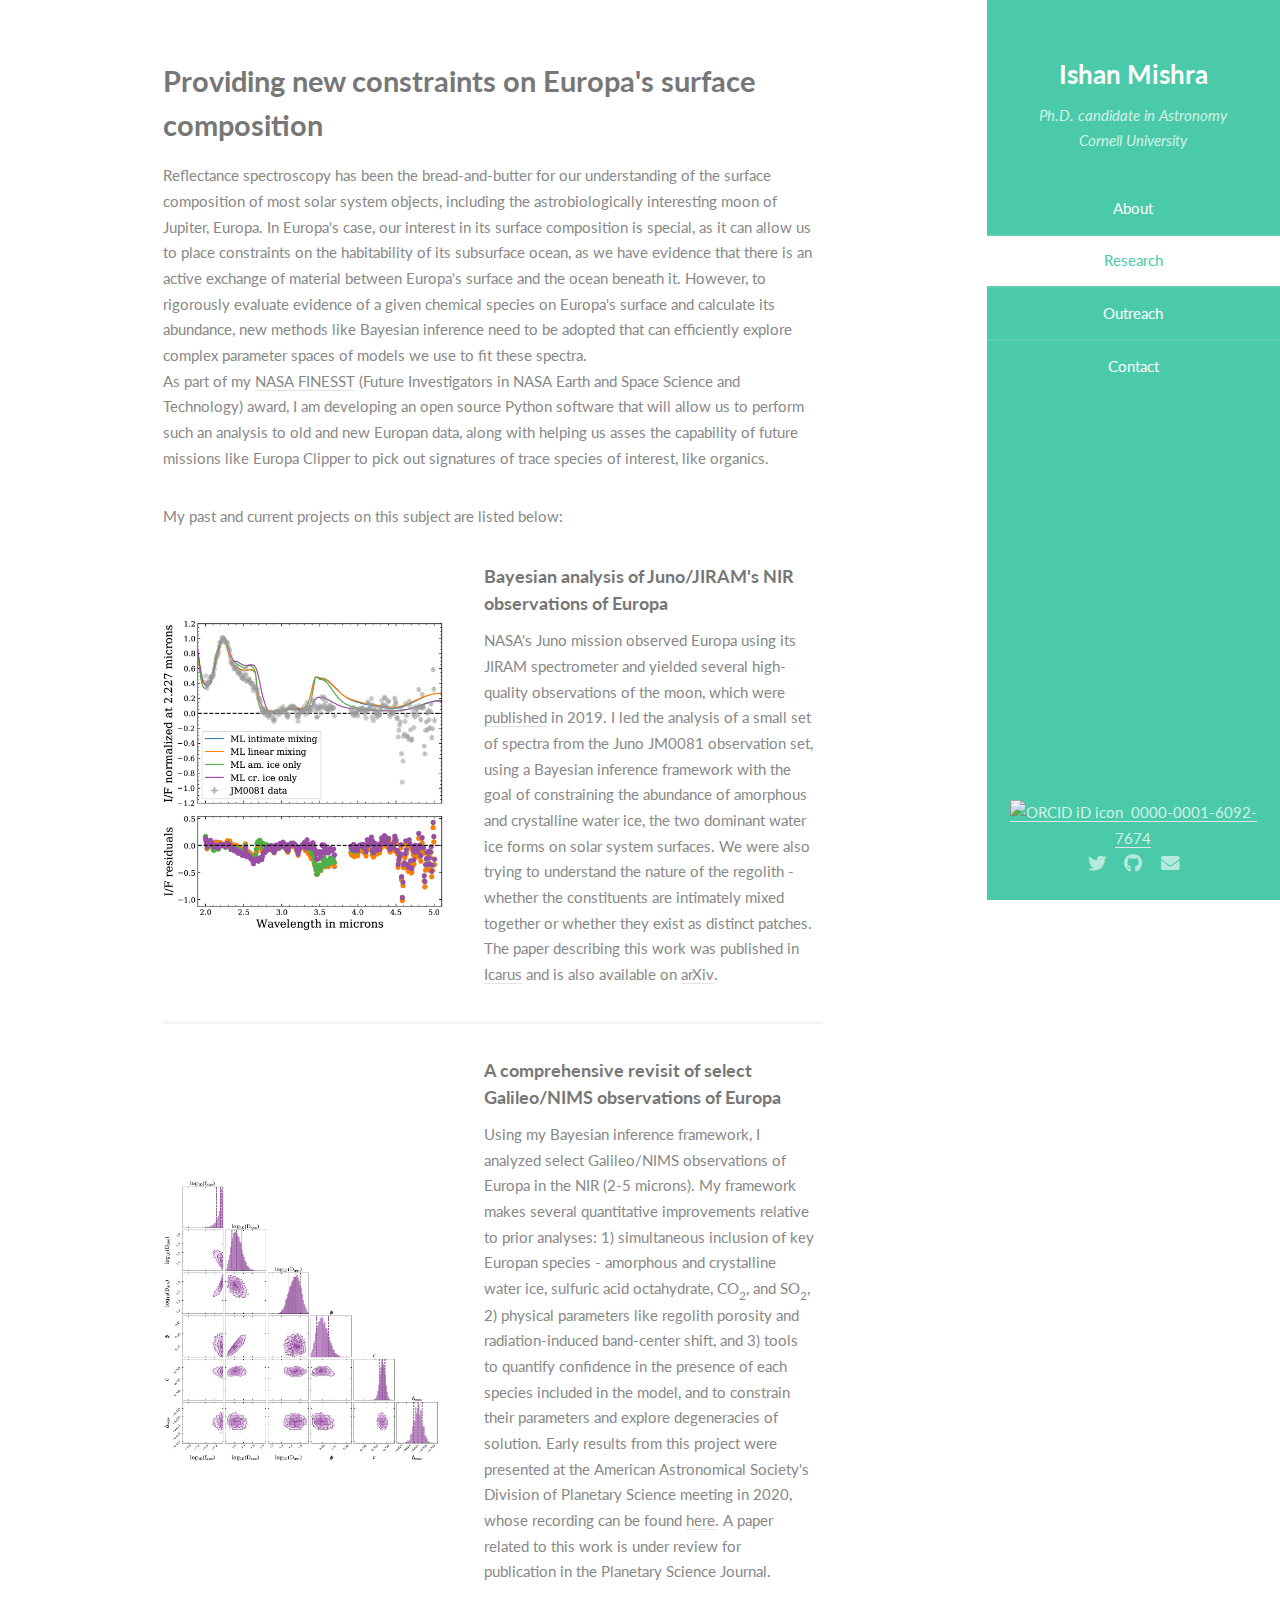
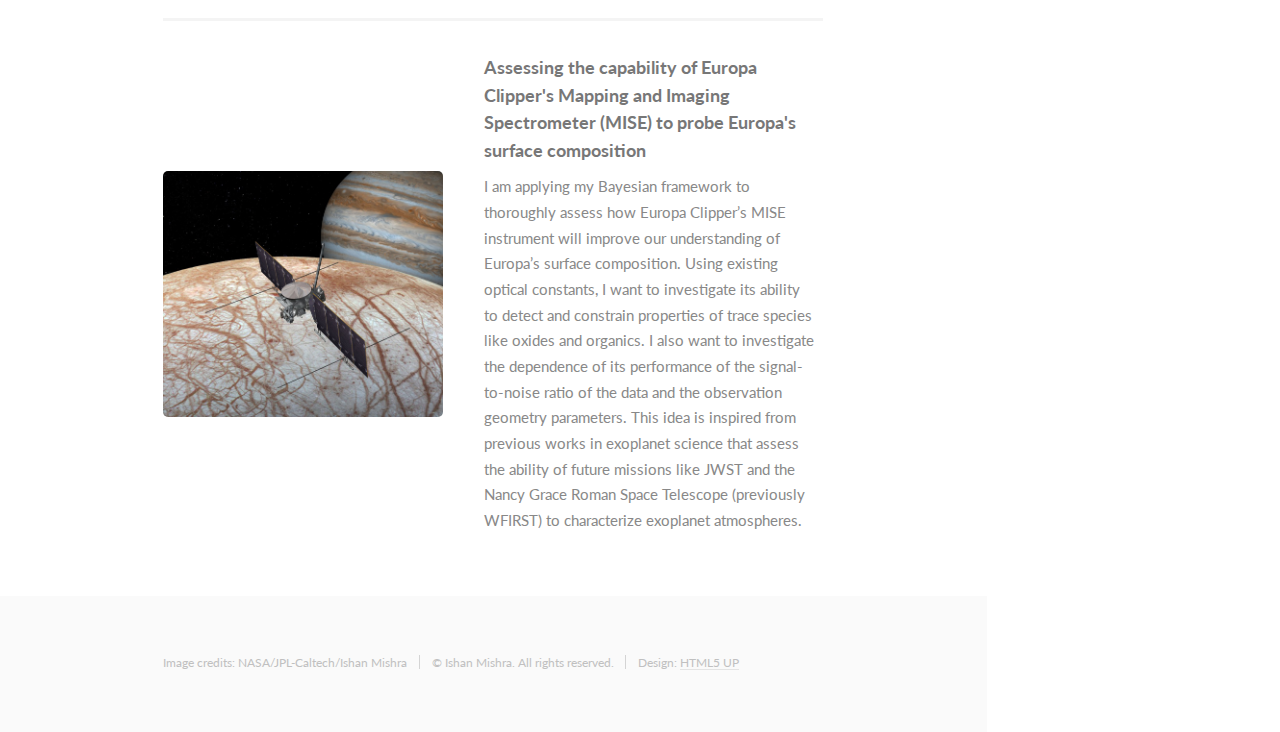
==== commit 9ea57040: "Spelling corrections" ====
--- a/Europa.html
+++ b/Europa.html
@@ -49,7 +49,7 @@
 							<section id="one">
 								<div class="container">
 									<h2>Providing new constraints on Europa's surface composition</h2>
-									<p>Reflectance spectrocopy has been the bread-and-butter for our understanding of the surface composition of most solar system objects, including the astrobiologically interesting moon of Jupiter, Europa. In Europa's case, our interest in its surface composition is special, as it can allow us to place constraints on the habitability of its subsurface ocean, as we have evidence that there is an active exchange of material between Europa's surface and the ocean beneath it.  However, to rigorously evaluate evidence of a given chemical species on Europa's surface and calculalte is abundance, new methods like Bayesian inference need to be adopted that can efficiently explore complex parameter spaces of models we use to fit these spectra. <br>
+									<p>Reflectance spectroscopy has been the bread-and-butter for our understanding of the surface composition of most solar system objects, including the astrobiologically interesting moon of Jupiter, Europa. In Europa's case, our interest in its surface composition is special, as it can allow us to place constraints on the habitability of its subsurface ocean, as we have evidence that there is an active exchange of material between Europa's surface and the ocean beneath it.  However, to rigorously evaluate evidence of a given chemical species on Europa's surface and calculate its abundance, new methods like Bayesian inference need to be adopted that can efficiently explore complex parameter spaces of models we use to fit these spectra. <br>
                                     As part of my <a href="https://nspires.nasaprs.com/external/viewrepositorydocument/cmdocumentid=759880/solicitationId=%7BE16CD59F-29DD-06C0-8971-CE1A9C252FD4%7D/viewSolicitationDocument=1/ROSES19%20FINESST%20Planetary%20Science%20Selections%20(6%2030%202020).pdf">NASA FINESST</a> (Future Investigators in NASA Earth and Space Science and Technology) award, I am developing an open source Python software that will allow us to perform such an analysis to old and new Europan data, along with helping us asses the capability of future missions like Europa Clipper to pick out signatures of trace species of interest, like organics. 
 									</p>
 									<p>My past and current projects on this subject are listed below:</p>
@@ -58,7 +58,7 @@
 											<a href="#" class="image"><img src="images/jiram.jpg" alt="" /></a>
 											<div class="inner">
 												<h4>Bayesian analysis of Juno/JIRAM's NIR observations of Europa</h4>
-												<p>NASA's Juno mission observed Europa using its JIRAM spectrometer and yeilded several high-quality observations of the moon, which were <a href="http://www.sciencedirect.com/science/article/pii/S0019103518306948">published</a> in 2019. I led the analysis of a small set of spectra from the Juno JM0081 observation set, using a Bayesian inference framework with the goal of constraining the abundance of amorphous and crystalline water ice, the two dominant water ice forms on solar system surfaces. We were also trying to understand the nature of the regolith - whether the constituents are throroughly mixed together or whether they exist as distinct patches. The paper describing this work was published in <a href="https://www.sciencedirect.com/science/article/abs/pii/S0019103520305479?via%3Dihub">Icarus</a> and is also available on <a href='https://arxiv.org/abs/2012.05240'>arXiv</a>.    </p>
+												<p>NASA's Juno mission observed Europa using its JIRAM spectrometer and yielded several high-quality observations of the moon, which were <a href="http://www.sciencedirect.com/science/article/pii/S0019103518306948">published</a> in 2019. I led the analysis of a small set of spectra from the Juno JM0081 observation set, using a Bayesian inference framework with the goal of constraining the abundance of amorphous and crystalline water ice, the two dominant water ice forms on solar system surfaces. We were also trying to understand the nature of the regolith - whether the constituents are intimately mixed together or whether they exist as distinct patches. The paper describing this work was published in <a href="https://www.sciencedirect.com/science/article/abs/pii/S0019103520305479?via%3Dihub">Icarus</a> and is also available on <a href='https://arxiv.org/abs/2012.05240'>arXiv</a>.    </p>
 											</div>
 										</article>
 										<article>
@@ -104,4 +104,4 @@
 			<script src="assets/js/main.js"></script>
 
 	</body>
-</html>+</html>
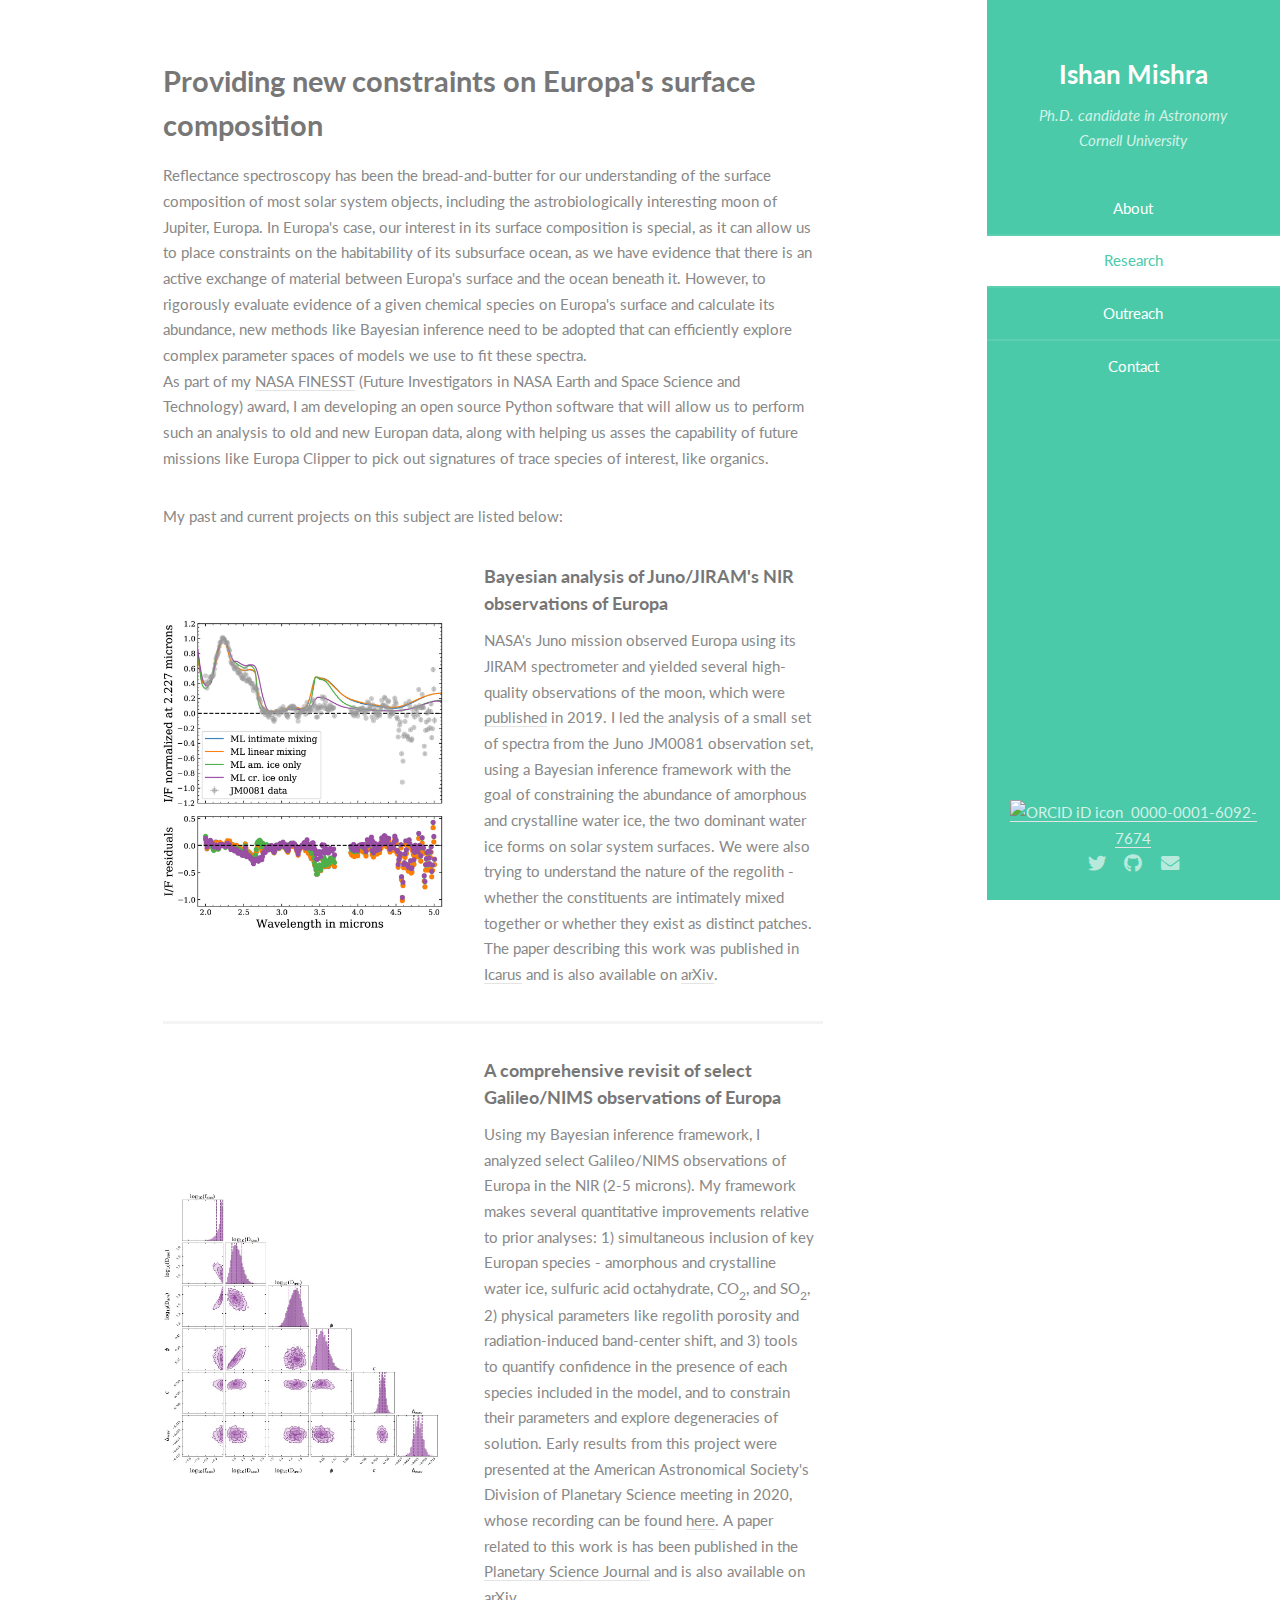
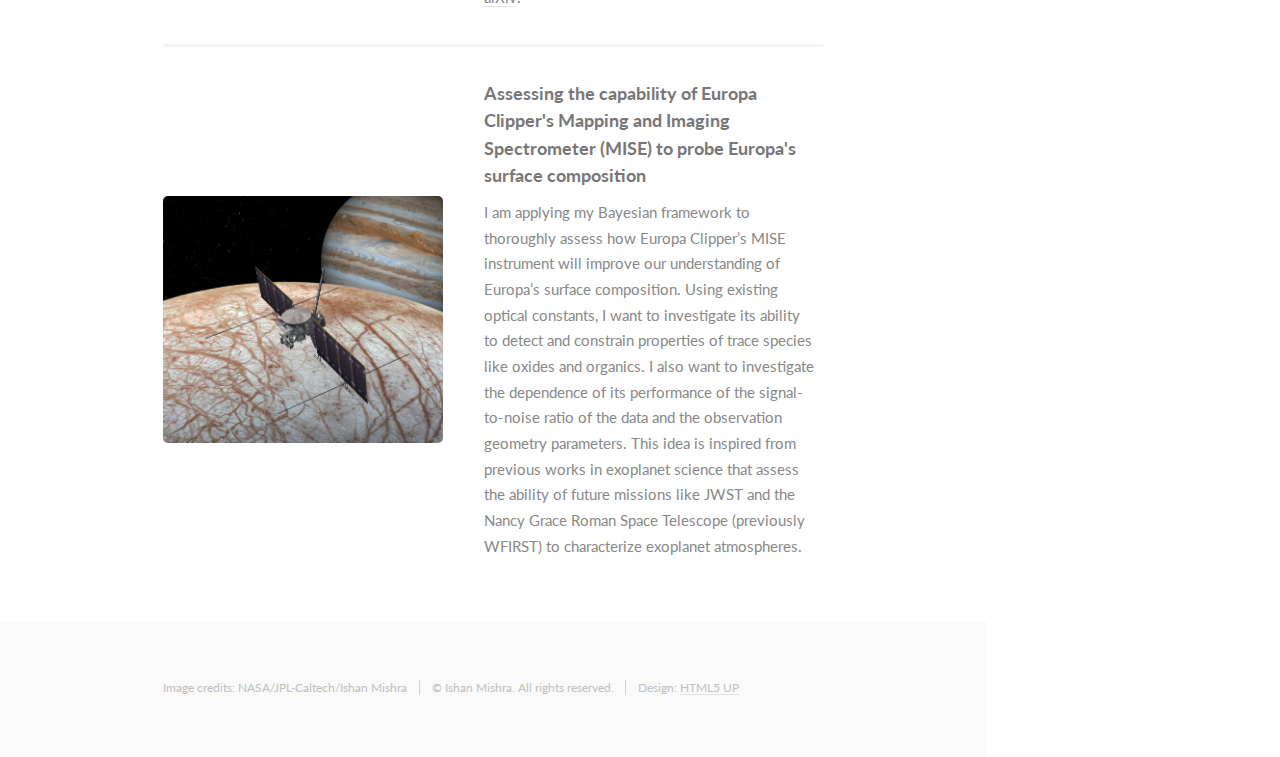
==== commit c50aabe2: "Added HAT-P-41b stuff; link to Galileo paper" ====
--- a/Europa.html
+++ b/Europa.html
@@ -68,7 +68,7 @@
 												<p>Using my Bayesian inference framework, I analyzed select Galileo/NIMS observations of Europa in the NIR (2-5 microns). My framework makes several quantitative improvements relative to prior analyses: 1) simultaneous inclusion of key Europan species - amorphous and crystalline water ice,
                                                 sulfuric acid octahydrate, CO<sub>2</sub>, and SO<sub>2</sub>, 2) physical parameters like regolith
                                                 porosity and radiation-induced band-center shift, and 3) tools to quantify confidence
-                                                in the presence of each species included in the model, and to constrain their parameters and explore degeneracies of solution. Early results from this project were presented at the American Astronomical Society's Division of Planetary Science meeting in 2020, whose recording can be found <a href="https://drive.google.com/file/d/1Imw3qe62Saa7A4AqU1GMuol11UkgXP1Y/view?usp=sharing">here</a>. A paper related to this work is under review for publication in the Planetary Science Journal. </p>
+                                                in the presence of each species included in the model, and to constrain their parameters and explore degeneracies of solution. Early results from this project were presented at the American Astronomical Society's Division of Planetary Science meeting in 2020, whose recording can be found <a href="https://drive.google.com/file/d/1Imw3qe62Saa7A4AqU1GMuol11UkgXP1Y/view?usp=sharing">here</a>. A paper related to this work is has been published in the <a href="https://iopscience.iop.org/article/10.3847/PSJ/ac1acb">Planetary Science Journal</a> and is also available on <a href='https://arxiv.org/abs/2109.11650'>arXiv</a>. </p>
 											</div>
 										</article>
 										<article>
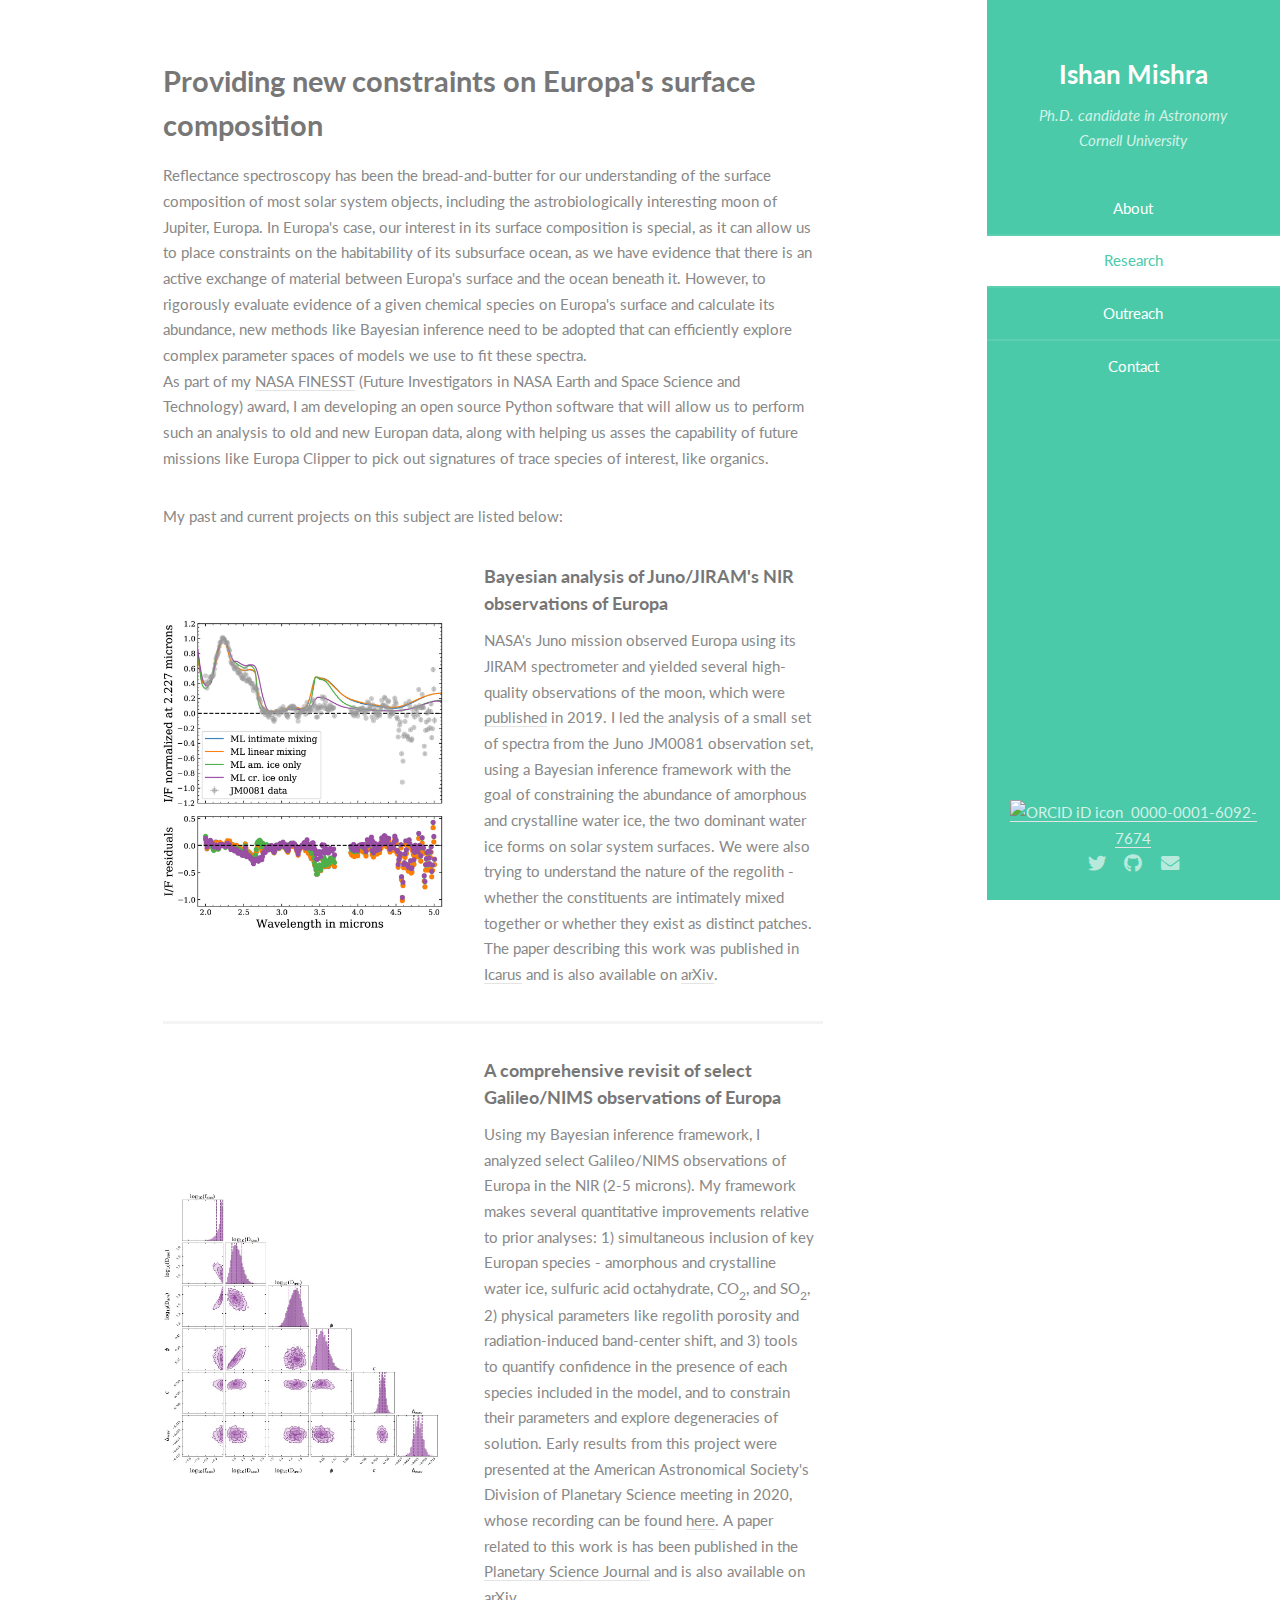
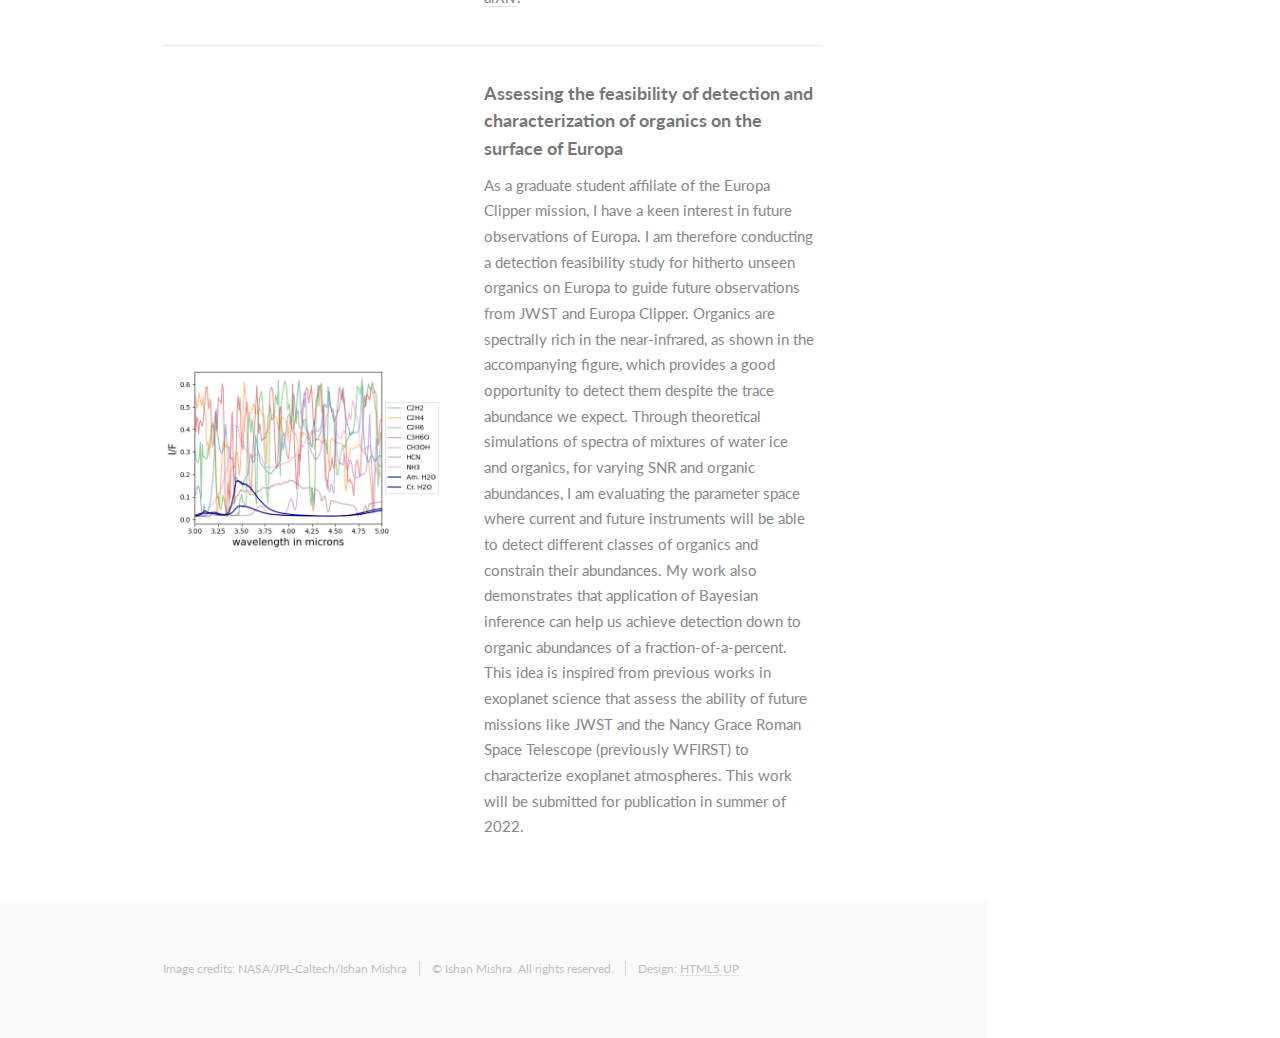
==== commit c2abb525: "updated website" ====
--- a/Europa.html
+++ b/Europa.html
@@ -72,10 +72,10 @@
 											</div>
 										</article>
 										<article>
-											<a href="#" class="image"><img src="images/clipper.jpg" alt="" /></a>
+											<a href="#" class="image"><img src="images/all_organics.png" alt="" /></a>
 											<div class="inner">
-												<h4>Assessing the capability of Europa Clipper's Mapping and Imaging Spectrometer (MISE) to probe Europa's surface composition</h4>
-												<p> I am applying my Bayesian framework to thoroughly assess how Europa Clipper’s MISE instrument will improve our understanding of Europa’s surface composition. Using existing optical constants, I want to investigate its ability to detect and constrain properties of trace species like oxides and organics. I also want to investigate the dependence of its performance of the signal-to-noise ratio of the data and the observation geometry parameters. This idea is inspired from previous works in exoplanet science that assess the ability of future missions like JWST and the Nancy Grace Roman Space Telescope (previously WFIRST) to characterize exoplanet atmospheres.</p>
+												<h4>Assessing the feasibility of detection and characterization of organics on the surface of Europa</h4>
+												<p> As a graduate student affiliate of the Europa Clipper mission, I have a keen interest in  future observations of Europa. I am therefore conducting a detection feasibility study for hitherto unseen organics on Europa to guide future observations from JWST and Europa Clipper. Organics are spectrally rich in the near-infrared, as shown in the accompanying figure, which provides a good opportunity to detect them despite the trace abundance we expect. Through theoretical simulations of spectra of mixtures of water ice and organics, for varying SNR and organic abundances, I am evaluating the parameter space where current and future instruments will be able to detect different classes of organics and constrain their abundances. My work also demonstrates that application of Bayesian inference can help us achieve detection down to organic abundances of a fraction-of-a-percent. This idea is inspired from previous works in exoplanet science that assess the ability of future missions like JWST and the Nancy Grace Roman Space Telescope (previously WFIRST) to characterize exoplanet atmospheres. This work will be submitted for publication in summer of 2022.</p>
 											</div>
 										</article>
 									</div>
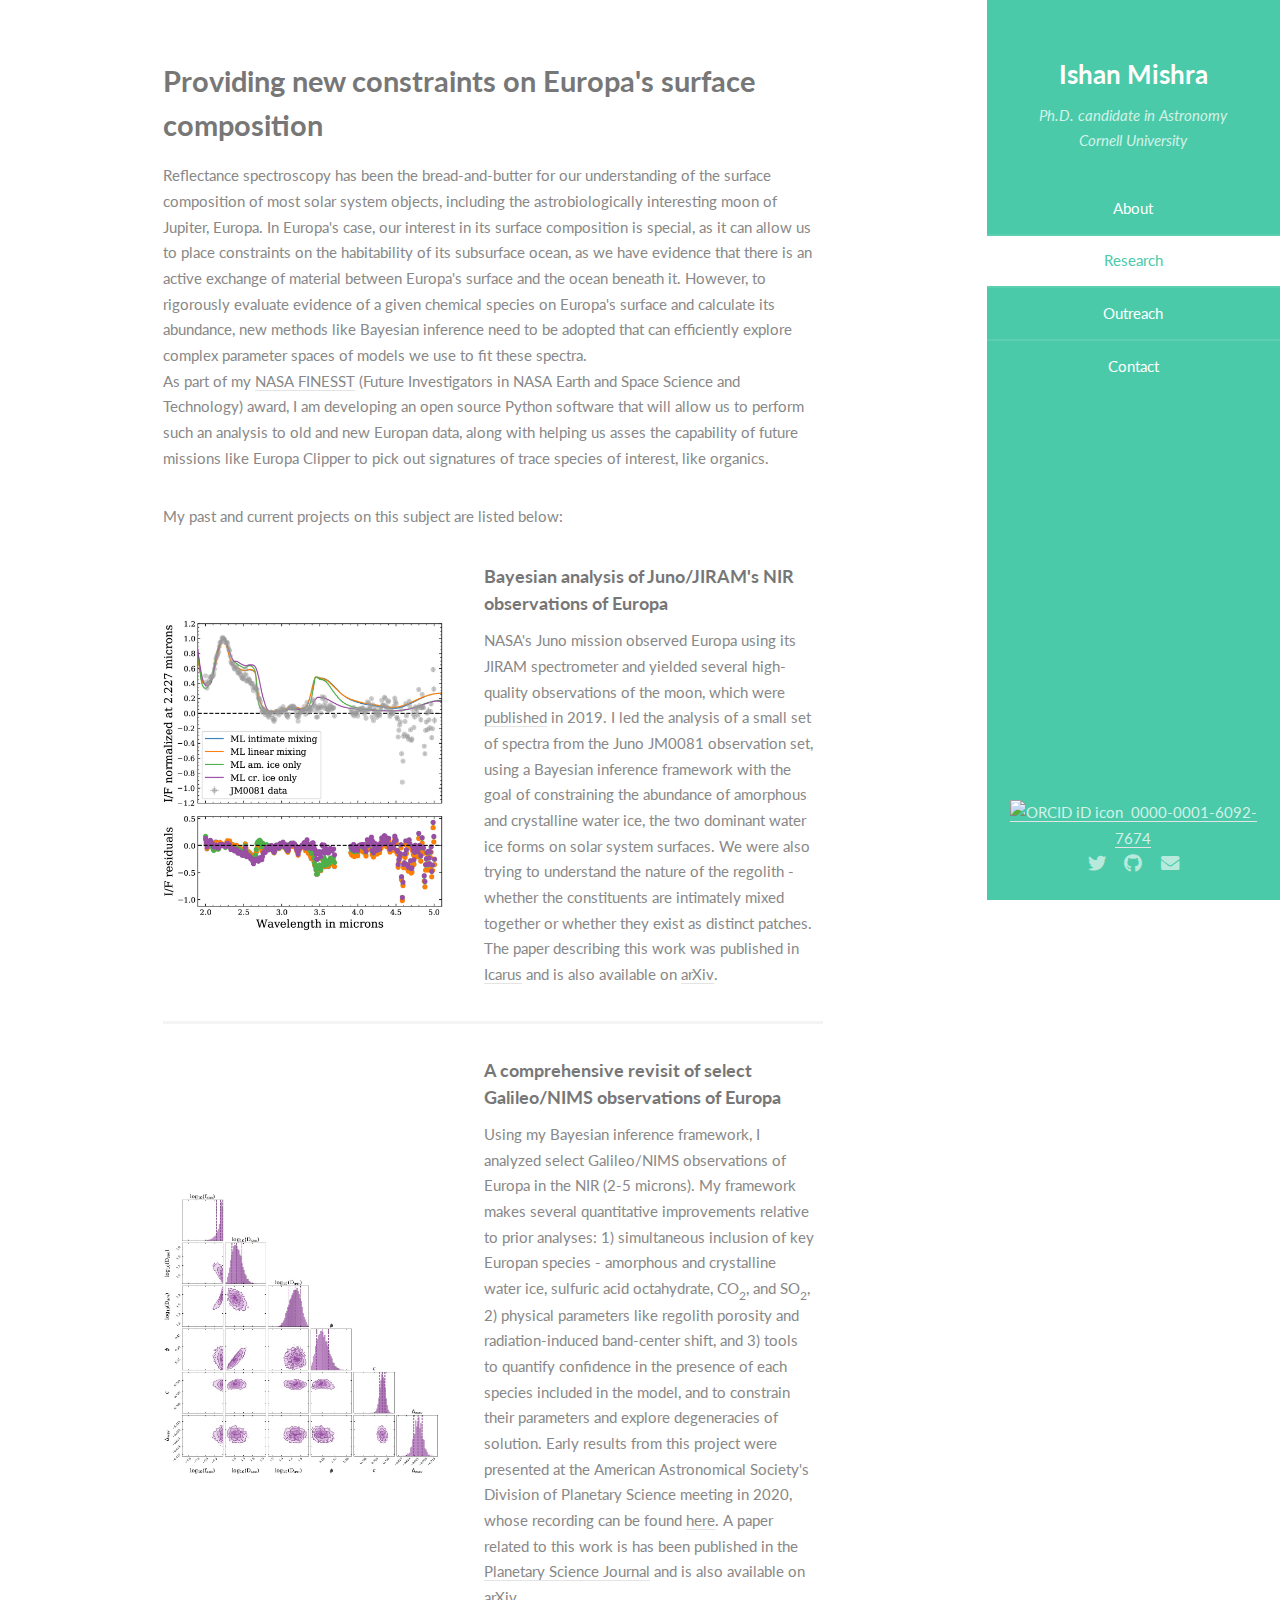
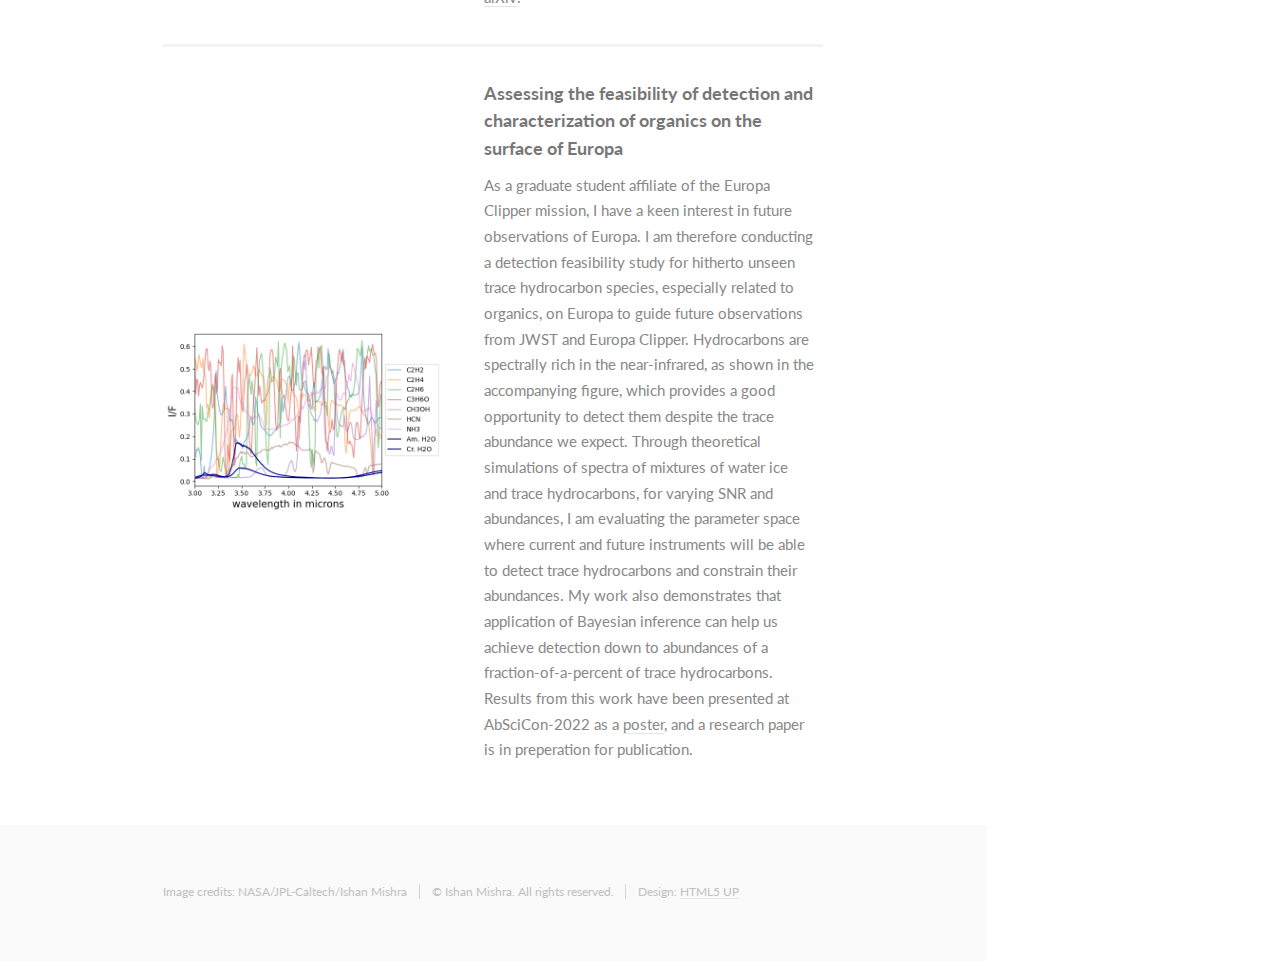
==== commit 6e5f69c3: "Added link to AbSciCon poster" ====
--- a/Europa.html
+++ b/Europa.html
@@ -75,7 +75,7 @@
 											<a href="#" class="image"><img src="images/all_organics.png" alt="" /></a>
 											<div class="inner">
 												<h4>Assessing the feasibility of detection and characterization of organics on the surface of Europa</h4>
-												<p> As a graduate student affiliate of the Europa Clipper mission, I have a keen interest in  future observations of Europa. I am therefore conducting a detection feasibility study for hitherto unseen organics on Europa to guide future observations from JWST and Europa Clipper. Organics are spectrally rich in the near-infrared, as shown in the accompanying figure, which provides a good opportunity to detect them despite the trace abundance we expect. Through theoretical simulations of spectra of mixtures of water ice and organics, for varying SNR and organic abundances, I am evaluating the parameter space where current and future instruments will be able to detect different classes of organics and constrain their abundances. My work also demonstrates that application of Bayesian inference can help us achieve detection down to organic abundances of a fraction-of-a-percent. This idea is inspired from previous works in exoplanet science that assess the ability of future missions like JWST and the Nancy Grace Roman Space Telescope (previously WFIRST) to characterize exoplanet atmospheres. This work will be submitted for publication in summer of 2022.</p>
+												<p> As a graduate student affiliate of the Europa Clipper mission, I have a keen interest in  future observations of Europa. I am therefore conducting a detection feasibility study for hitherto unseen trace hydrocarbon species, especially related to organics, on Europa to guide future observations from JWST and Europa Clipper. Hydrocarbons are spectrally rich in the near-infrared, as shown in the accompanying figure, which provides a good opportunity to detect them despite the trace abundance we expect. Through theoretical simulations of spectra of mixtures of water ice and trace hydrocarbons, for varying SNR and abundances, I am evaluating the parameter space where current and future instruments will be able to detect trace hydrocarbons and constrain their abundances. My work also demonstrates that application of Bayesian inference can help us achieve detection down to abundances of a fraction-of-a-percent of trace hydrocarbons. Results from this work have been presented at AbSciCon-2022 as a <a href="Europa_organics_poster.pdf">poster</a>, and a research paper is in preperation for publication. </p>
 											</div>
 										</article>
 									</div>
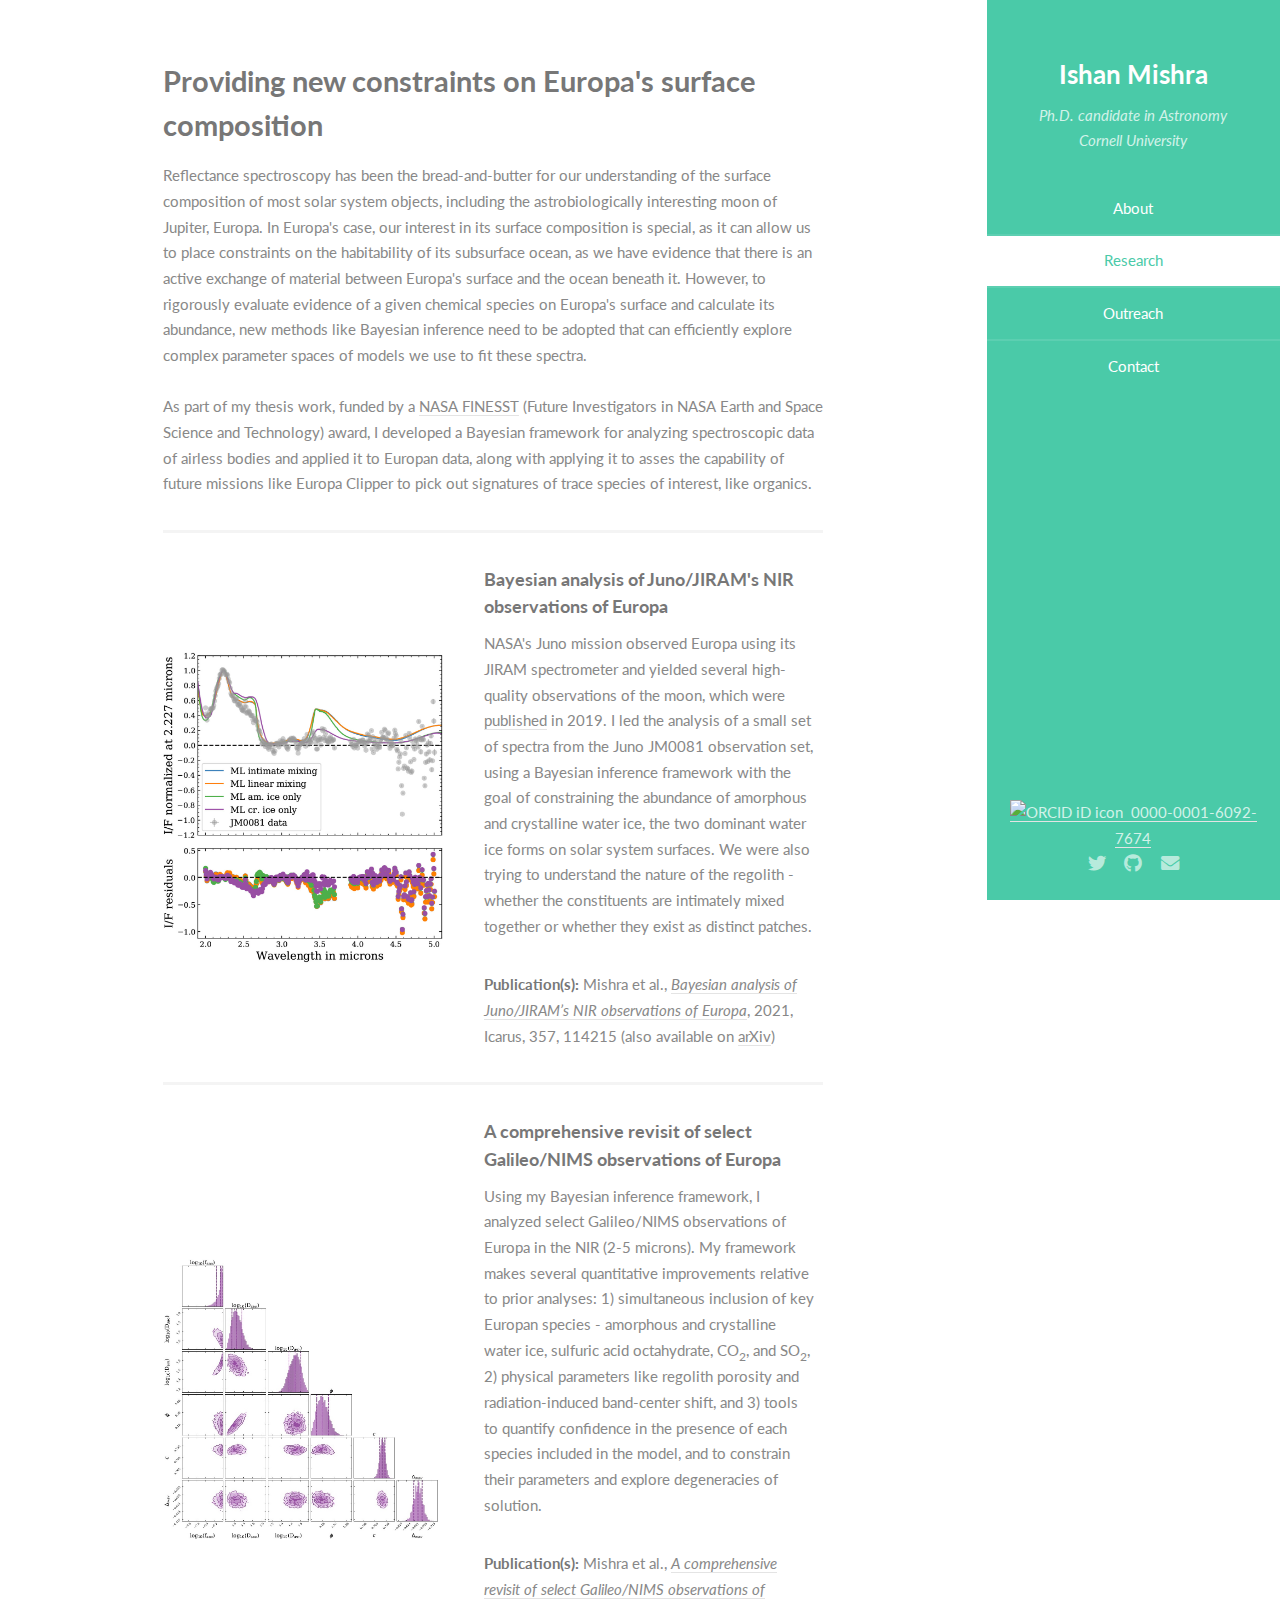
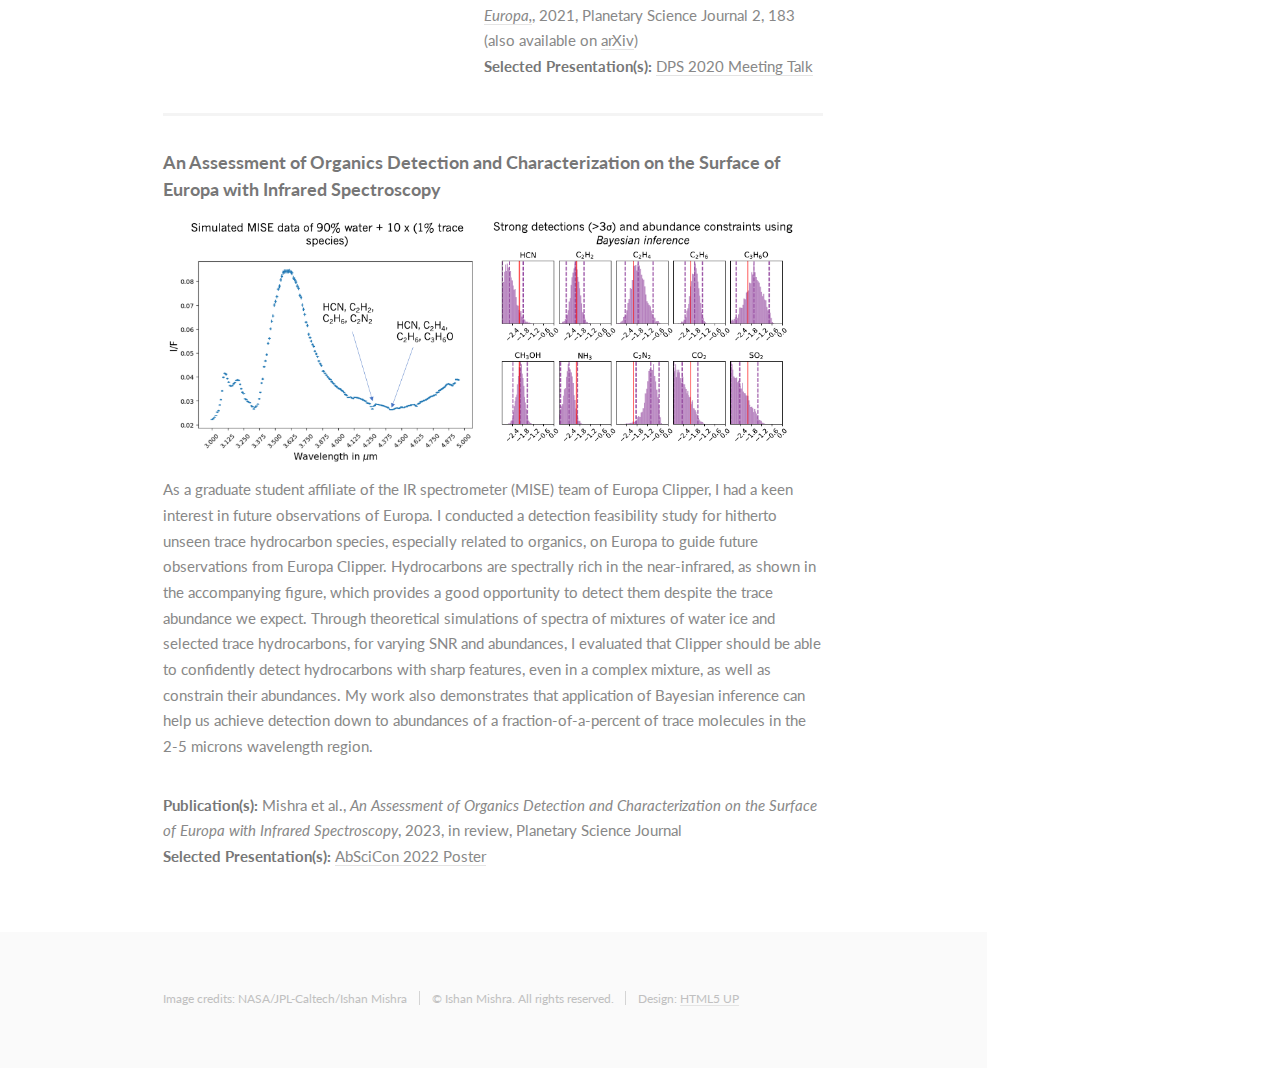
==== commit abd4ff4f: "Updated" ====
--- a/Europa.html
+++ b/Europa.html
@@ -50,15 +50,20 @@
 								<div class="container">
 									<h2>Providing new constraints on Europa's surface composition</h2>
 									<p>Reflectance spectroscopy has been the bread-and-butter for our understanding of the surface composition of most solar system objects, including the astrobiologically interesting moon of Jupiter, Europa. In Europa's case, our interest in its surface composition is special, as it can allow us to place constraints on the habitability of its subsurface ocean, as we have evidence that there is an active exchange of material between Europa's surface and the ocean beneath it.  However, to rigorously evaluate evidence of a given chemical species on Europa's surface and calculate its abundance, new methods like Bayesian inference need to be adopted that can efficiently explore complex parameter spaces of models we use to fit these spectra. <br>
-                                    As part of my <a href="https://nspires.nasaprs.com/external/viewrepositorydocument/cmdocumentid=759880/solicitationId=%7BE16CD59F-29DD-06C0-8971-CE1A9C252FD4%7D/viewSolicitationDocument=1/ROSES19%20FINESST%20Planetary%20Science%20Selections%20(6%2030%202020).pdf">NASA FINESST</a> (Future Investigators in NASA Earth and Space Science and Technology) award, I am developing an open source Python software that will allow us to perform such an analysis to old and new Europan data, along with helping us asses the capability of future missions like Europa Clipper to pick out signatures of trace species of interest, like organics. 
+									<br>	
+                                    As part of my thesis work, funded by a <a href="https://nspires.nasaprs.com/external/viewrepositorydocument/cmdocumentid=759880/solicitationId=%7BE16CD59F-29DD-06C0-8971-CE1A9C252FD4%7D/viewSolicitationDocument=1/ROSES19%20FINESST%20Planetary%20Science%20Selections%20(6%2030%202020).pdf">NASA FINESST</a> (Future Investigators in NASA Earth and Space Science and Technology) award, I developed a Bayesian framework for analyzing spectroscopic data of airless bodies and applied it to Europan data, along with applying it to asses the capability of future missions like Europa Clipper to pick out signatures of trace species of interest, like organics. 
 									</p>
-									<p>My past and current projects on this subject are listed below:</p>
+									
 									<div class="features">
+										<article></article>
 										<article>
 											<a href="#" class="image"><img src="images/jiram.jpg" alt="" /></a>
 											<div class="inner">
 												<h4>Bayesian analysis of Juno/JIRAM's NIR observations of Europa</h4>
-												<p>NASA's Juno mission observed Europa using its JIRAM spectrometer and yielded several high-quality observations of the moon, which were <a href="http://www.sciencedirect.com/science/article/pii/S0019103518306948">published</a> in 2019. I led the analysis of a small set of spectra from the Juno JM0081 observation set, using a Bayesian inference framework with the goal of constraining the abundance of amorphous and crystalline water ice, the two dominant water ice forms on solar system surfaces. We were also trying to understand the nature of the regolith - whether the constituents are intimately mixed together or whether they exist as distinct patches. The paper describing this work was published in <a href="https://www.sciencedirect.com/science/article/abs/pii/S0019103520305479?via%3Dihub">Icarus</a> and is also available on <a href='https://arxiv.org/abs/2012.05240'>arXiv</a>.    </p>
+												<p>NASA's Juno mission observed Europa using its JIRAM spectrometer and yielded several high-quality observations of the moon, which were <a href="http://www.sciencedirect.com/science/article/pii/S0019103518306948">published</a> in 2019. I led the analysis of a small set of spectra from the Juno JM0081 observation set, using a Bayesian inference framework with the goal of constraining the abundance of amorphous and crystalline water ice, the two dominant water ice forms on solar system surfaces. We were also trying to understand the nature of the regolith - whether the constituents are intimately mixed together or whether they exist as distinct patches.</p>
+
+												<p><b>Publication(s):</b> Mishra et al., <em><a href="https://www.sciencedirect.com/science/article/abs/pii/S0019103520305479?via%3Dihub">Bayesian analysis of Juno/JIRAM’s NIR observations of Europa</em></a>, 2021, Icarus, 357, 114215 (also available on <a href='https://arxiv.org/abs/2012.05240'>arXiv</a>)
+												</p>								
 											</div>
 										</article>
 										<article>
@@ -68,15 +73,25 @@
 												<p>Using my Bayesian inference framework, I analyzed select Galileo/NIMS observations of Europa in the NIR (2-5 microns). My framework makes several quantitative improvements relative to prior analyses: 1) simultaneous inclusion of key Europan species - amorphous and crystalline water ice,
                                                 sulfuric acid octahydrate, CO<sub>2</sub>, and SO<sub>2</sub>, 2) physical parameters like regolith
                                                 porosity and radiation-induced band-center shift, and 3) tools to quantify confidence
-                                                in the presence of each species included in the model, and to constrain their parameters and explore degeneracies of solution. Early results from this project were presented at the American Astronomical Society's Division of Planetary Science meeting in 2020, whose recording can be found <a href="https://drive.google.com/file/d/1Imw3qe62Saa7A4AqU1GMuol11UkgXP1Y/view?usp=sharing">here</a>. A paper related to this work is has been published in the <a href="https://iopscience.iop.org/article/10.3847/PSJ/ac1acb">Planetary Science Journal</a> and is also available on <a href='https://arxiv.org/abs/2109.11650'>arXiv</a>. </p>
+                                                in the presence of each species included in the model, and to constrain their parameters and explore degeneracies of solution.</p>
+
+												<p><b>Publication(s):</b> Mishra et al., <em><a href="https://iopscience.iop.org/article/10.3847/PSJ/ac1acb">A comprehensive revisit of select Galileo/NIMS observations of Europa,</em></a>, 2021, Planetary Science Journal 2, 183 (also available on <a href='https://arxiv.org/abs/2109.11650'>arXiv</a>) <br>
+												
+												<b>Selected Presentation(s):</b> <a href="https://drive.google.com/file/d/1Imw3qe62Saa7A4AqU1GMuol11UkgXP1Y/view?usp=sharing">DPS 2020 Meeting Talk</a>													
+												</p>																	
 											</div>
 										</article>
 										<article>
-											<a href="#" class="image"><img src="images/all_organics.png" alt="" /></a>
-											<div class="inner">
-												<h4>Assessing the feasibility of detection and characterization of organics on the surface of Europa</h4>
-												<p> As a graduate student affiliate of the Europa Clipper mission, I have a keen interest in  future observations of Europa. I am therefore conducting a detection feasibility study for hitherto unseen trace hydrocarbon species, especially related to organics, on Europa to guide future observations from JWST and Europa Clipper. Hydrocarbons are spectrally rich in the near-infrared, as shown in the accompanying figure, which provides a good opportunity to detect them despite the trace abundance we expect. Through theoretical simulations of spectra of mixtures of water ice and trace hydrocarbons, for varying SNR and abundances, I am evaluating the parameter space where current and future instruments will be able to detect trace hydrocarbons and constrain their abundances. My work also demonstrates that application of Bayesian inference can help us achieve detection down to abundances of a fraction-of-a-percent of trace hydrocarbons. Results from this work have been presented at AbSciCon-2022 as a <a href="Europa_organics_poster.pdf">poster</a>, and a research paper is in preperation for publication. </p>
-											</div>
+											
+											<h4>An Assessment of Organics Detection and Characterization on the Surface of Europa with Infrared Spectroscopy</h4>
+
+											<a href="#" class="image"><img src="images/organic_detection.png" alt="" style='width:230%'/></a>
+
+											<p> As a graduate student affiliate of the IR spectrometer (MISE) team of Europa Clipper, I had a keen interest in  future observations of Europa. I conducted a detection feasibility study for hitherto unseen trace hydrocarbon species, especially related to organics, on Europa to guide future observations from Europa Clipper. Hydrocarbons are spectrally rich in the near-infrared, as shown in the accompanying figure, which provides a good opportunity to detect them despite the trace abundance we expect. Through theoretical simulations of spectra of mixtures of water ice and selected trace hydrocarbons, for varying SNR and abundances, I evaluated that Clipper should be able to confidently detect hydrocarbons with sharp features, even in a complex mixture, as well as constrain their abundances. My work also demonstrates that application of Bayesian inference can help us achieve detection down to abundances of a fraction-of-a-percent of trace molecules in the 2-5 microns wavelength region.</p>
+
+                                            <p><b>Publication(s):</b> Mishra et al., <em>An Assessment of Organics Detection and Characterization on the Surface of Europa with Infrared Spectroscopy</em>, 2023, in review, Planetary Science Journal<br>
+
+											<b>Selected Presentation(s):</b> <a href="Europa_organics_poster.pdf">AbSciCon 2022 Poster</a></p>											
 										</article>
 									</div>
 								</div>
--- a/assets/css/main.css
+++ b/assets/css/main.css
@@ -2047,6 +2047,7 @@
 		}
 
 /* Image */
+
 
 	.image {
 		border-radius: 5px;
